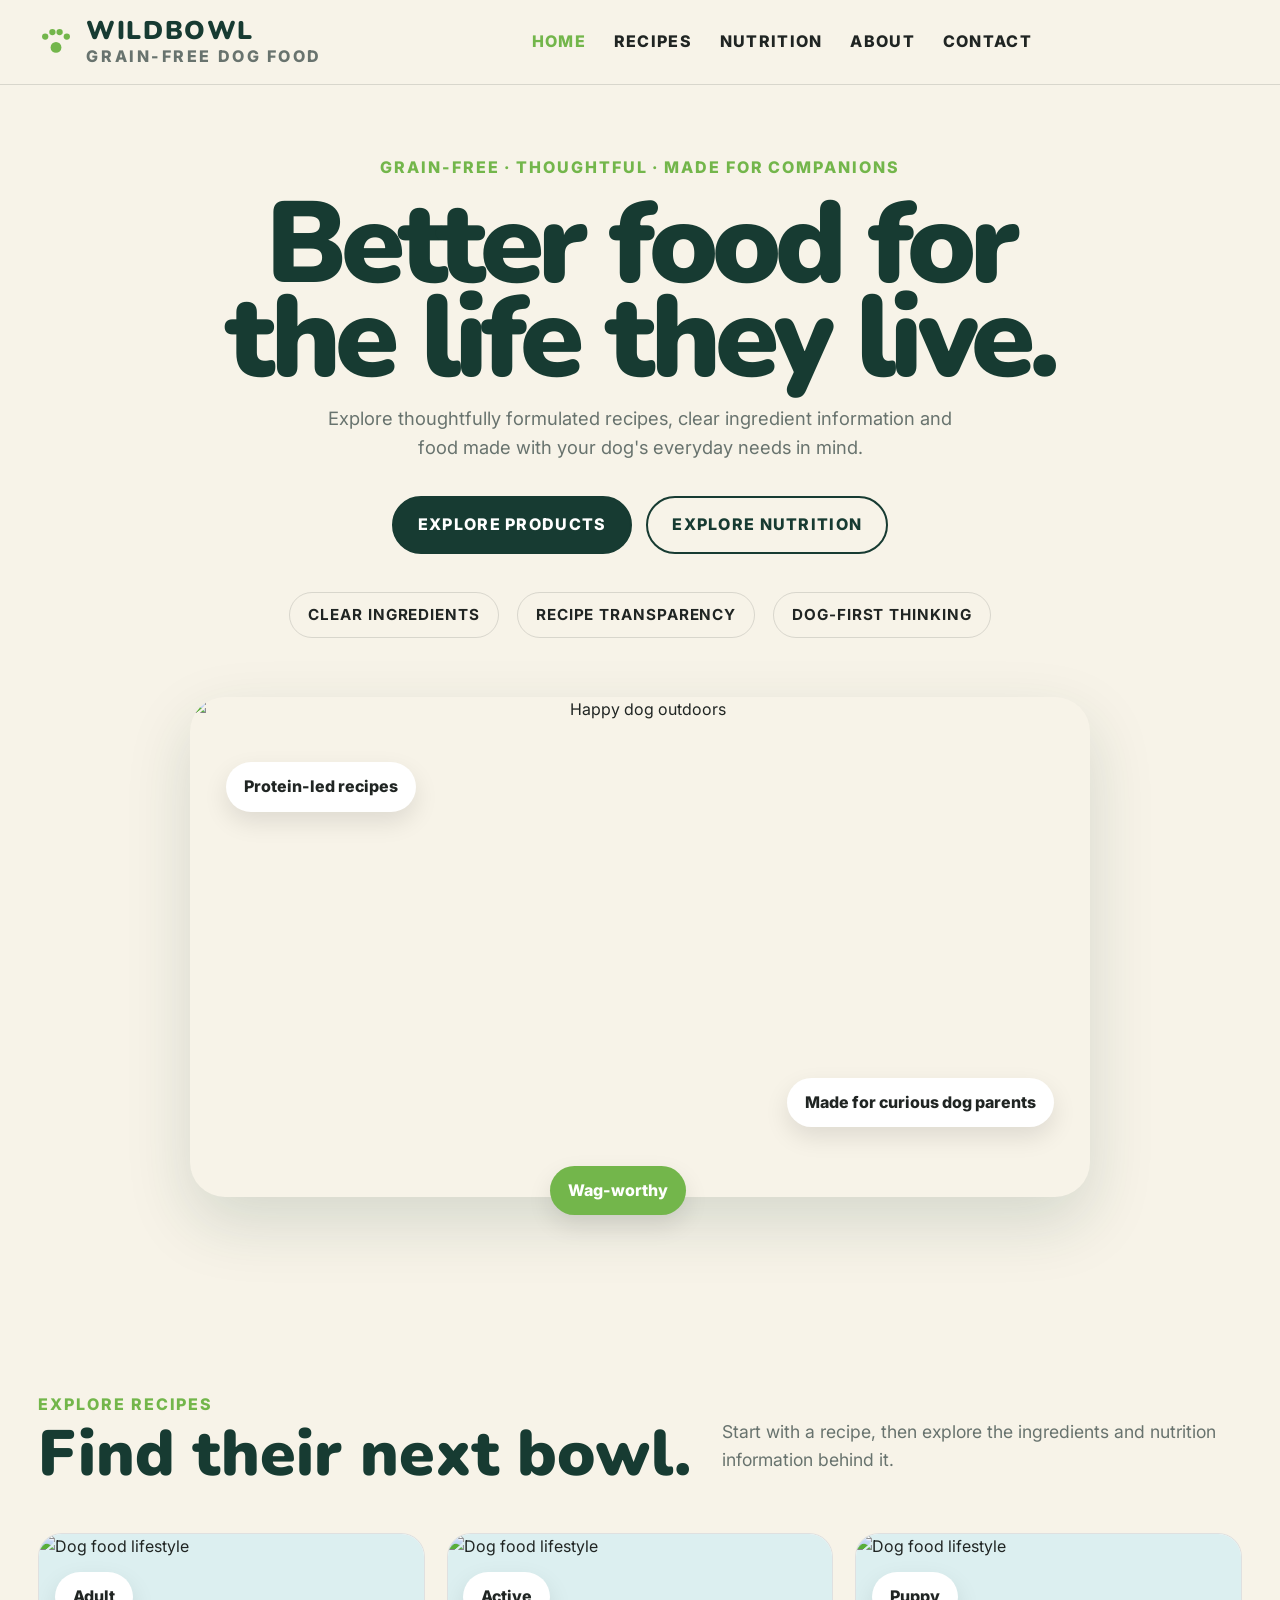
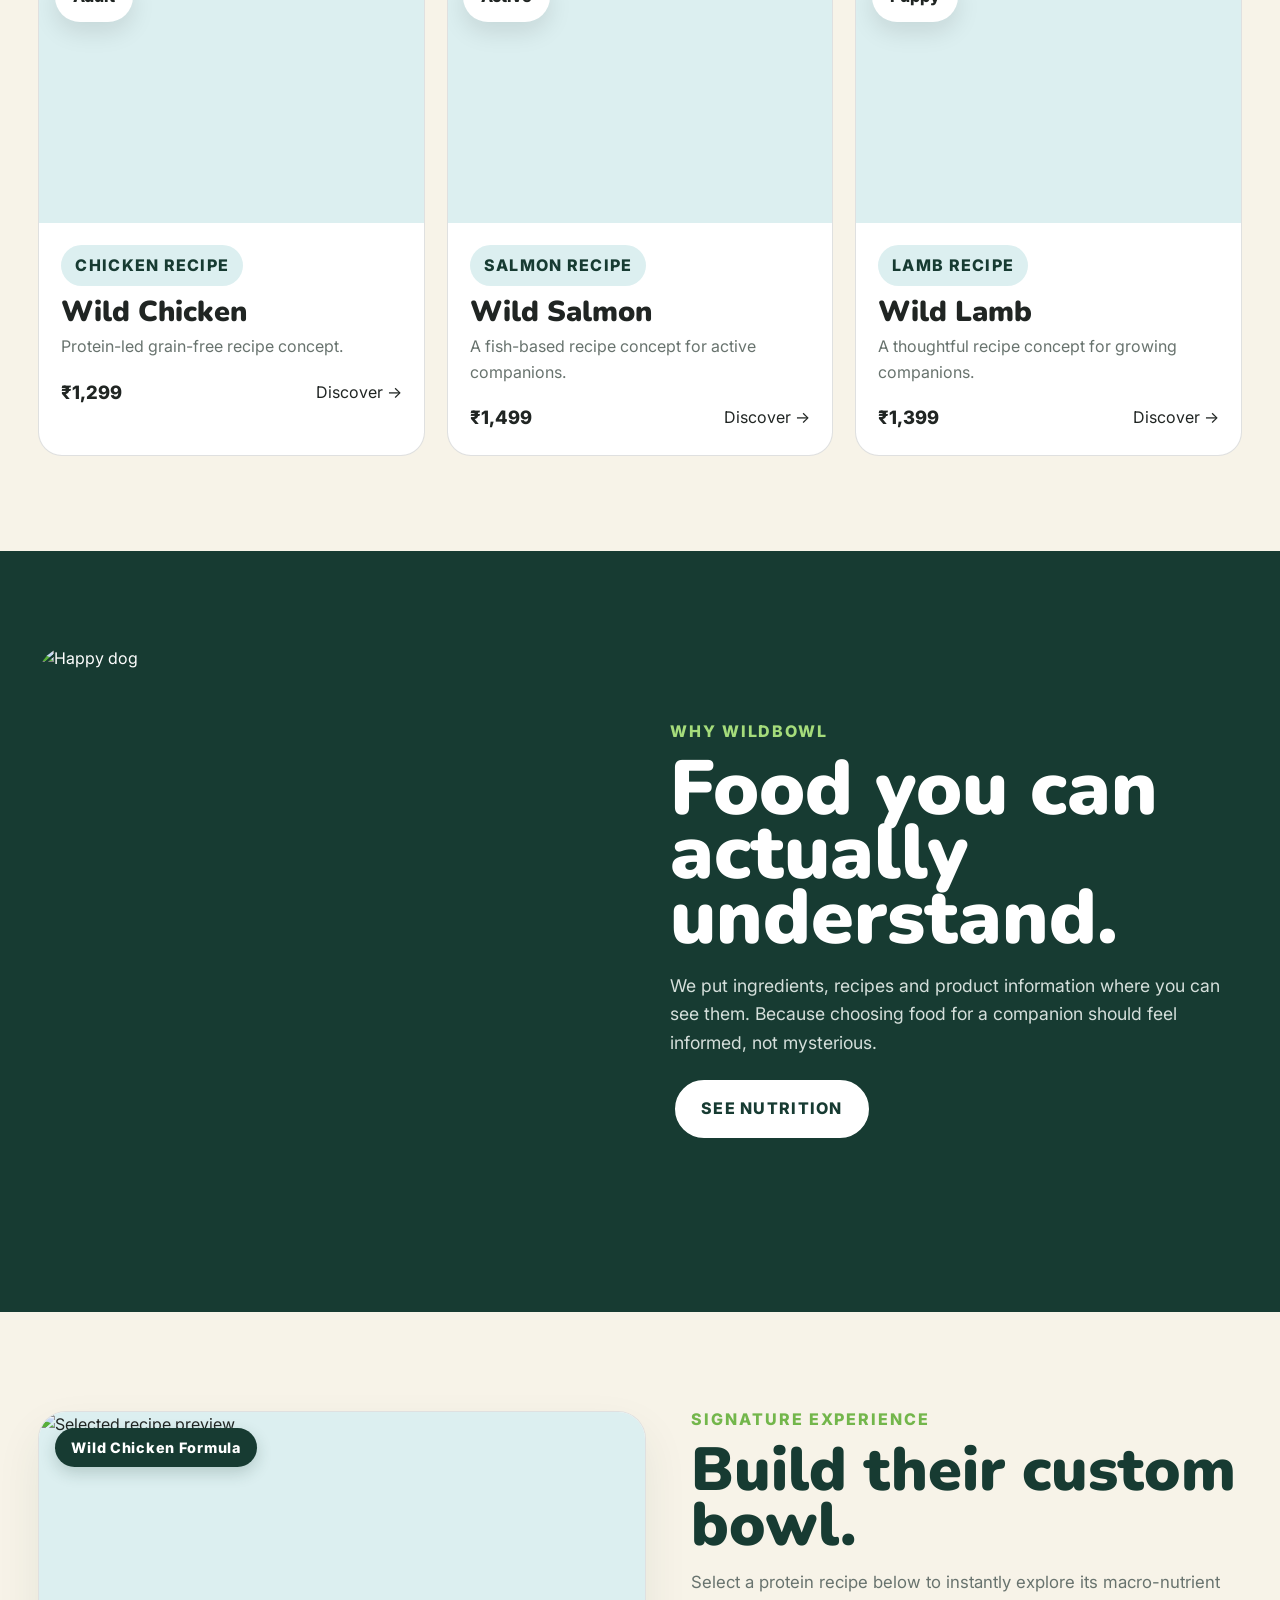
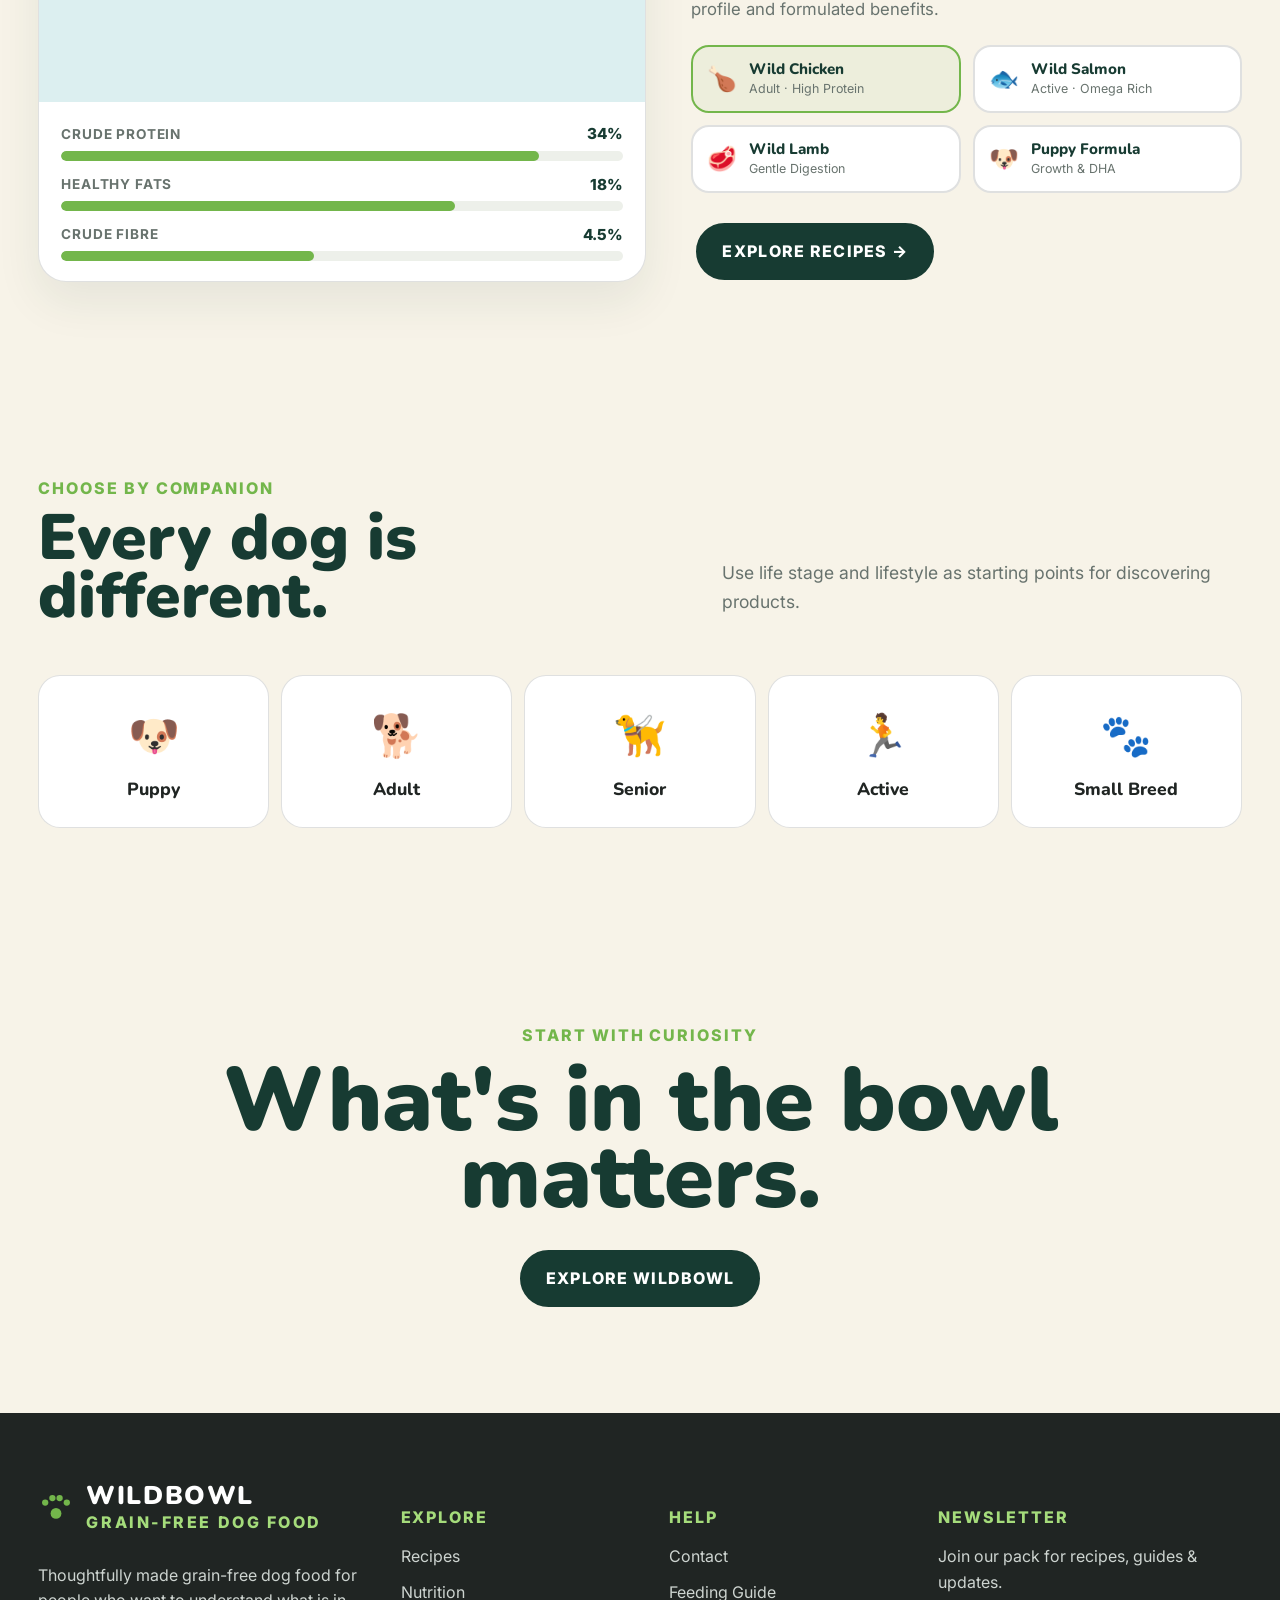
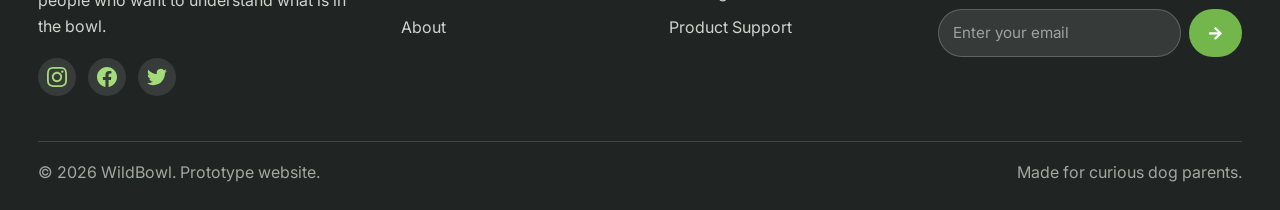
==== index.html @ 34fcf4f1 "firstcommit" ====
<!doctype html><html lang="en"><head><meta charset="utf-8"><meta name="viewport" content="width=device-width,initial-scale=1"><meta name="description" content="WildBowl grain-free dog food."><title>Home | WildBowl</title><link rel="stylesheet" href="css/style.css"></head><body><header class="site-header"><div class="container nav"><a class="brand" href="index.html"><svg class="brand-paw" viewBox="0 0 40 40" width="36" height="36" fill="none" aria-hidden="true"><circle cx="8" cy="14" r="3.5" fill="currentColor"/><circle cx="16" cy="9" r="3.5" fill="currentColor"/><circle cx="24" cy="9" r="3.5" fill="currentColor"/><circle cx="32" cy="14" r="3.5" fill="currentColor"/><circle cx="20" cy="26" r="6" fill="currentColor"/></svg><span class="brand-text"><span class="brand-title">WILDBOWL</span><small class="brand-sub">GRAIN-FREE DOG FOOD</small></span></a><nav class="nav-center"><a href="index.html" class="active">Home</a><a href="products.html">Recipes</a><a href="nutrition.html">Nutrition</a><a href="about.html">About</a><a href="contact.html">Contact</a></nav><div class="nav-right"><button class="menu-toggle" aria-label="Toggle Navigation">☰</button></div></div></header><main><section class="hero"><div class="container"><div class="eyebrow">Grain-free · thoughtful · made for companions</div><h1>Better food for the life they live.</h1><p>Explore thoughtfully formulated recipes, clear ingredient information and food made with your dog's everyday needs in mind.</p><a class="btn" href="products.html">Explore Products</a> <a class="btn alt" href="nutrition.html">Explore Nutrition</a><div class="badges"><span class="badge">Clear ingredients</span><span class="badge">Recipe transparency</span><span class="badge">Dog-first thinking</span></div><div class="hero-art"><img src="https://images.unsplash.com/photo-1552053831-71594a27632d?auto=format&fit=crop&w=1500&q=85" alt="Happy dog outdoors"><span class="tag t1">Protein-led recipes</span><span class="tag t2">Made for curious dog parents</span><span class="tag t3">Wag-worthy</span></div></div></section><section class="section"><div class="container"><div class="section-head"><div><div class="eyebrow">Explore recipes</div><h2>Find their next bowl.</h2></div><p>Start with a recipe, then explore the ingredients and nutrition information behind it.</p></div><div class="product-grid"><article class="product"><div class="product-image"><img src="https://images.unsplash.com/photo-1543466835-00a7907e9de1?auto=format&fit=crop&w=900&q=85" alt="Dog food lifestyle"><span class="tag t1">Adult</span></div><div class="product-body"><span class="product-tag">Chicken recipe</span><h3>Wild Chicken</h3><p>Protein-led grain-free recipe concept.</p><div class="product-bottom"><span class="price">₹1,299</span><a class="arrow" href="product.html">Discover →</a></div></div></article><article class="product"><div class="product-image"><img src="https://images.unsplash.com/photo-1530281700549-e82e7bf110d6?auto=format&fit=crop&w=900&q=85" alt="Dog food lifestyle"><span class="tag t1">Active</span></div><div class="product-body"><span class="product-tag">Salmon recipe</span><h3>Wild Salmon</h3><p>A fish-based recipe concept for active companions.</p><div class="product-bottom"><span class="price">₹1,499</span><a class="arrow" href="product.html">Discover →</a></div></div></article><article class="product"><div class="product-image"><img src="https://images.unsplash.com/photo-1587300003388-59208cc962cb?auto=format&fit=crop&w=900&q=85" alt="Dog food lifestyle"><span class="tag t1">Puppy</span></div><div class="product-body"><span class="product-tag">Lamb recipe</span><h3>Wild Lamb</h3><p>A thoughtful recipe concept for growing companions.</p><div class="product-bottom"><span class="price">₹1,399</span><a class="arrow" href="product.html">Discover →</a></div></div></article></div></div></section><section class="section dark"><div class="container split"><img src="https://images.unsplash.com/photo-1583511655857-d19b40a7a54e?auto=format&fit=crop&w=1100&q=85" alt="Happy dog"><div><div class="eyebrow">Why WildBowl</div><h2>Food you can actually understand.</h2><p>We put ingredients, recipes and product information where you can see them. Because choosing food for a companion should feel informed, not mysterious.</p><a class="btn light" href="nutrition.html">See Nutrition</a></div></div></section><section class="section" id="bowl-builder-section"><div class="container builder-grid"><div class="builder-preview-card"><div class="builder-img-wrap"><img id="builder-img" src="https://images.unsplash.com/photo-1543466835-00a7907e9de1?auto=format&fit=crop&w=900&q=85" alt="Selected recipe preview"><span class="builder-tag" id="builder-recipe-tag">Wild Chicken Formula</span></div><div class="builder-stats"><div class="builder-stat"><span class="stat-label">Crude Protein</span><strong id="builder-val-protein">34%</strong><div class="stat-bar"><span id="builder-bar-protein" style="width: 85%;"></span></div></div><div class="builder-stat"><span class="stat-label">Healthy Fats</span><strong id="builder-val-fat">18%</strong><div class="stat-bar"><span id="builder-bar-fat" style="width: 70%;"></span></div></div><div class="builder-stat"><span class="stat-label">Crude Fibre</span><strong id="builder-val-fibre">4.5%</strong><div class="stat-bar"><span id="builder-bar-fibre" style="width: 45%;"></span></div></div></div></div><div class="builder-controls"><div class="eyebrow">Signature experience</div><h2>Build their custom bowl.</h2><p>Select a protein recipe below to instantly explore its macro-nutrient profile and formulated benefits.</p><div class="builder-opts"><button type="button" class="builder-opt active" data-name="Wild Chicken Formula" data-protein="34%" data-protein-pct="85%" data-fat="18%" data-fat-pct="70%" data-fibre="4.5%" data-fibre-pct="45%" data-img="https://images.unsplash.com/photo-1543466835-00a7907e9de1?auto=format&fit=crop&w=900&q=85"><span class="opt-icon">🍗</span><span class="opt-text"><strong>Wild Chicken</strong><small>Adult · High Protein</small></span></button><button type="button" class="builder-opt" data-name="Wild Salmon Feast" data-protein="32%" data-protein-pct="80%" data-fat="20%" data-fat-pct="80%" data-fibre="4.0%" data-fibre-pct="40%" data-img="https://images.unsplash.com/photo-1530281700549-e82e7bf110d6?auto=format&fit=crop&w=900&q=85"><span class="opt-icon">🐟</span><span class="opt-text"><strong>Wild Salmon</strong><small>Active · Omega Rich</small></span></button><button type="button" class="builder-opt" data-name="Wild Lamb Recipe" data-protein="30%" data-protein-pct="75%" data-fat="16%" data-fat-pct="65%" data-fibre="5.0%" data-fibre-pct="50%" data-img="https://images.unsplash.com/photo-1587300003388-59208cc962cb?auto=format&fit=crop&w=900&q=85"><span class="opt-icon">🥩</span><span class="opt-text"><strong>Wild Lamb</strong><small>Gentle Digestion</small></span></button><button type="button" class="builder-opt" data-name="Puppy Growth Formula" data-protein="36%" data-protein-pct="90%" data-fat="22%" data-fat-pct="88%" data-fibre="3.5%" data-fibre-pct="35%" data-img="https://images.unsplash.com/photo-1587300003388-59208cc962cb?auto=format&fit=crop&w=900&q=85"><span class="opt-icon">🐶</span><span class="opt-text"><strong>Puppy Formula</strong><small>Growth & DHA</small></span></button></div><a class="btn" href="products.html" id="builder-cta">Explore Recipes →</a></div></div></section><section class="section"><div class="container"><div class="section-head"><div><div class="eyebrow">Choose by companion</div><h2>Every dog is different.</h2></div><p>Use life stage and lifestyle as starting points for discovering products.</p></div><div class="dog-grid"><a class="dog" href="products.html#puppy"><div class="dog-icon">🐶</div><strong>Puppy</strong></a><a class="dog" href="products.html#adult"><div class="dog-icon">🐕</div><strong>Adult</strong></a><a class="dog" href="products.html#senior"><div class="dog-icon">🦮</div><strong>Senior</strong></a><a class="dog" href="products.html"><div class="dog-icon">🏃</div><strong>Active</strong></a><a class="dog" href="products.html"><div class="dog-icon">🐾</div><strong>Small Breed</strong></a></div></div></section><section class="cta"><div class="container"><div class="eyebrow">Start with curiosity</div><h2>What's in the bowl matters.</h2><a class="btn" href="products.html">Explore WildBowl</a></div></section></main><footer class="footer"><div class="container"><div class="footer-grid"><div><a class="brand" href="index.html"><svg class="brand-paw" viewBox="0 0 40 40" width="36" height="36" fill="none" aria-hidden="true"><circle cx="8" cy="14" r="3.5" fill="currentColor"/><circle cx="16" cy="9" r="3.5" fill="currentColor"/><circle cx="24" cy="9" r="3.5" fill="currentColor"/><circle cx="32" cy="14" r="3.5" fill="currentColor"/><circle cx="20" cy="26" r="6" fill="currentColor"/></svg><span class="brand-text"><span class="brand-title">WILDBOWL</span><small class="brand-sub">GRAIN-FREE DOG FOOD</small></span></a><p>Thoughtfully made grain-free dog food for people who want to understand what is in the bowl.</p><div class="social-links"><a href="#" aria-label="Instagram"><svg viewBox="0 0 24 24" width="20" height="20" fill="currentColor"><path d="M12 2.163c3.204 0 3.584.012 4.85.07 3.252.148 4.771 1.691 4.919 4.919.058 1.265.069 1.645.069 4.849 0 3.205-.012 3.584-.069 4.849-.149 3.225-1.664 4.771-4.919 4.919-1.266.058-1.644.07-4.85.07-3.204 0-3.584-.012-4.849-.07-3.26-.149-4.771-1.699-4.919-4.92-.058-1.265-.07-1.644-.07-4.849 0-3.204.013-3.583.07-4.849.149-3.227 1.664-4.771 4.919-4.919 1.266-.057 1.645-.069 4.849-.069zm0-2.163c-3.259 0-3.667.014-4.947.072-4.358.2-6.78 2.618-6.98 6.98-.059 1.281-.073 1.689-.073 4.948 0 3.259.014 3.668.072 4.948.2 4.358 2.618 6.78 6.98 6.98 1.281.058 1.689.072 4.948.072 3.259 0 3.668-.014 4.948-.072 4.354-.2 6.782-2.618 6.979-6.98.059-1.28.073-1.689.073-4.948 0-3.259-.014-3.667-.072-4.947-.196-4.354-2.617-6.78-6.979-6.98-1.281-.059-1.69-.073-4.949-.073zm0 5.838c-3.403 0-6.162 2.759-6.162 6.162s2.759 6.163 6.162 6.163 6.162-2.759 6.162-6.163c0-3.403-2.759-6.162-6.162-6.162zm0 10.162c-2.209 0-4-1.79-4-4 0-2.209 1.791-4 4-4s4 1.791 4 4c0 2.21-1.791 4-4 4zm6.406-11.845c-.796 0-1.441.645-1.441 1.44s.645 1.44 1.441 1.44c.795 0 1.439-.645 1.439-1.44s-.644-1.44-1.439-1.44z"/></svg></a><a href="#" aria-label="Facebook"><svg viewBox="0 0 24 24" width="20" height="20" fill="currentColor"><path d="M24 12.073c0-6.627-5.373-12-12-12s-12 5.373-12 12c0 5.99 4.388 10.954 10.125 11.854v-8.385H7.078v-3.47h3.047V9.43c0-3.007 1.792-4.669 4.533-4.669 1.312 0 2.686.235 2.686.235v2.953H15.83c-1.491 0-1.956.925-1.956 1.874v2.25h3.328l-.532 3.47h-2.796v8.385C19.612 23.027 24 18.062 24 12.073z"/></svg></a><a href="#" aria-label="Twitter"><svg viewBox="0 0 24 24" width="20" height="20" fill="currentColor"><path d="M23.953 4.57a10 10 0 01-2.825.775 4.958 4.958 0 002.163-2.723c-.951.555-2.005.959-3.127 1.184a4.92 4.92 0 00-8.384 4.482C7.69 8.095 4.067 6.13 1.64 3.162a4.822 4.822 0 00-.666 2.475c0 1.71.87 3.213 2.188 4.096a4.904 4.904 0 01-2.228-.616v.06a4.923 4.923 0 003.946 4.827 4.996 4.996 0 01-2.212.085 4.936 4.936 0 004.604 3.417 9.867 9.867 0 01-6.102 2.105c-.39 0-.779-.023-1.17-.067a13.995 13.995 0 007.557 2.209c9.053 0 13.998-7.496 13.998-13.985 0-.21 0-.42-.015-.63A9.936 9.936 0 0024 4.59z"/></svg></a></div></div><div><h4>Explore</h4><a href="products.html">Recipes</a><a href="nutrition.html">Nutrition</a><a href="about.html">About</a></div><div><h4>Help</h4><a href="contact.html">Contact</a><a href="nutrition.html#guide">Feeding Guide</a><a href="contact.html">Product Support</a></div><div><h4>Newsletter</h4><p class="footer-newsletter-text">Join our pack for recipes, guides & updates.</p><form class="newsletter-form"><input type="email" placeholder="Enter your email" required aria-label="Email address"><button type="submit" aria-label="Subscribe">→</button></form></div></div><div class="copyright"><span>© 2026 WildBowl. Prototype website.</span><span>Made for curious dog parents.</span></div></div></footer><div class="flash"></div><script src="js/main.js"></script></body></html>
---- css/style.css ----
@import url("https://fonts.googleapis.com/css2?family=Nunito:wght@600;700;800;900&family=Inter:wght@400;500;600;700&family=IBM+Plex+Mono:wght@500;600&display=swap");

:root{
  --forest:#173B32;
  --green:#73B64B;
  --cream:#F7F3E8;
  --sky:#DCEFF0;
  --pumpkin:#E88945;
  --ink:#202523;
  --muted:#68736e;
  --line:rgba(32,37,35,.14);
  --display:Nunito,Arial,sans-serif;
  --sans:Inter,Arial,sans-serif;
  --mono:"IBM Plex Mono",monospace;
}

*{box-sizing:border-box}
html{scroll-behavior:smooth}
body{margin:0;background:var(--cream);color:var(--ink);font:16px/1.6 var(--sans)}
a{text-decoration:none;color:inherit}
img{max-width:100%;display:block}
button,input,textarea,select{font:inherit}
.container{width:min(1280px,94%);margin:auto}

.eyebrow{text-transform:uppercase;letter-spacing:.12em;font-size:1rem;font-weight:800;color:var(--green)}
.section{padding:95px 0}
.section-head{display:flex;justify-content:space-between;align-items:end;gap:30px;margin-bottom:42px}
.section-head h2{font:900 clamp(2.7rem,5vw,5rem)/.9 var(--display);color:var(--forest);margin:8px 0}
.section-head p{max-width:520px;color:var(--muted);font-size:1.1rem}

.btn{display:inline-flex;align-items:center;justify-content:center;padding:14px 24px;border-radius:999px;border:2px solid var(--forest);background:var(--forest);color:#fff;text-transform:uppercase;letter-spacing:.08em;font-size:clamp(0.875rem,2.2vw,1rem);font-weight:800;cursor:pointer;transition:.25s;margin:6px 5px}
.btn:hover{background:var(--green);border-color:var(--green);transform:translateY(-2px)}
.btn.alt{background:transparent;color:var(--forest)}
.btn.light{background:#fff;color:var(--forest);border-color:#fff}

/* Header & Nav Layout */
.site-header{position:sticky;top:0;z-index:30;background:rgba(247,243,232,.95);backdrop-filter:blur(14px);border-bottom:1px solid var(--line)}
.nav{min-height:84px;display:flex;align-items:center;justify-content:space-between;gap:20px;position:relative}

/* Shared Brand Logo (Strictly Side-by-Side Flex Row) */
.brand{display:inline-flex;flex-direction:row;align-items:center;gap:12px;text-decoration:none;flex-shrink:0}
.brand-paw{color:var(--green);flex-shrink:0;width:36px;height:36px;transition:transform .3s ease}
.brand:hover .brand-paw{transform:scale(1.15)}
.brand-text{display:flex;flex-direction:column;justify-content:center}
.brand-title{font:900 1.6rem/1 var(--display);color:var(--forest);letter-spacing:.06em;text-transform:uppercase}
.brand-sub{display:block;font:800 1rem var(--sans);letter-spacing:.16em;text-transform:uppercase;margin-top:3px;color:var(--muted)}

/* Center Navigation Menu */
.nav-center{display:flex;align-items:center;gap:28px;margin:0 auto}
.nav-right{display:flex;align-items:center;gap:18px;flex-shrink:0}
.nav a{font-size:1rem;text-transform:uppercase;letter-spacing:.08em;font-weight:800;transition:color .2s ease}
.nav a:hover,.nav a.active{color:var(--green)}

/* Dropdowns */
.dropdown{position:relative;display:inline-flex;align-items:center}
.dropdown-panel{display:none;position:absolute;top:calc(100% + 6px);left:0;background:#fff;min-width:210px;padding:10px;border:1px solid var(--line);border-radius:16px;box-shadow:0 15px 35px rgba(23,59,50,.14);z-index:40}
.dropdown-panel::before{content:"";position:absolute;top:-14px;left:0;right:0;height:14px;background:transparent}
.dropdown:hover .dropdown-panel,.dropdown.active .dropdown-panel{display:block}
.dropdown-panel a{display:block;padding:10px 14px;border-radius:10px;font-size:0.95rem;transition:background .2s, color .2s}
.dropdown-panel a:hover{background:var(--cream);color:var(--forest)}

/* Bag Action Button */
.bag{display:inline-flex;align-items:center;justify-content:center;padding:12px 24px;border-radius:999px;background:var(--forest);color:#fff !important;font-size:1rem;font-weight:800;letter-spacing:.08em;transition:all .25s}
.bag:hover{background:var(--green);transform:translateY(-2px);box-shadow:0 6px 16px rgba(115,182,75,.3)}
.bag-mobile{display:none}
.menu-toggle{display:none;border:0;background:none;font-size:1.8rem;cursor:pointer;color:var(--forest)}

/* Hero & Sections */
.hero{padding:70px 0 100px;text-align:center}
.hero h1{font:900 clamp(4rem,9vw,8rem)/.82 var(--display);letter-spacing:-.05em;color:var(--forest);max-width:900px;margin:17px auto}
.hero p{max-width:650px;color:var(--muted);margin:0 auto 28px;font-size:1.15rem}
.hero-art{width:min(900px,100%);margin:55px auto 0;position:relative}
.hero-art img{width:100%;aspect-ratio:16/10;max-height:500px;object-fit:cover;object-position:center 20%;border-radius:35px;box-shadow:0 25px 65px rgba(23,59,50,.15)}
.tag{position:absolute;background:#fff;border-radius:999px;padding:12px 18px;font-size:1rem;font-weight:800;box-shadow:0 10px 25px rgba(0,0,0,.1)}
.t1{left:4%;top:13%}
.t2{right:4%;bottom:14%}
.t3{left:40%;bottom:-18px;background:var(--green);color:#fff}
.badges{display:flex;gap:12px;justify-content:center;flex-wrap:wrap;margin-top:28px}
.badge{border:1px solid var(--line);padding:10px 18px;border-radius:999px;font-size:clamp(0.8rem,2vw,0.95rem);text-transform:uppercase;letter-spacing:.06em;font-weight:700;margin:4px 3px}
.product-grid{display:grid;grid-template-columns:repeat(3,1fr);gap:22px}
.product{background:#fff;border:1px solid var(--line);border-radius:24px;overflow:hidden;transition:.25s}
.product:hover{transform:translateY(-5px);box-shadow:0 20px 45px rgba(23,59,50,.1)}
.product-image{background:var(--sky);position:relative}
.product-image img{width:100%;aspect-ratio:4/3;object-fit:cover;object-position:center 25%}
.product-body{padding:22px}
.product-tag{display:inline-block;background:var(--sky);padding:8px 14px;border-radius:999px;font-size:1rem;text-transform:uppercase;letter-spacing:.08em;font-weight:800;color:var(--forest)}
.product h3{font:900 1.8rem/1 var(--display);margin:12px 0 7px}
.product p{color:var(--muted);font-size:1rem;margin:0}
.product-bottom{display:flex;justify-content:space-between;align-items:center;margin-top:18px}
.price{font-weight:800;font-size:1.15rem}
.dark{background:var(--forest) !important;color:#fff !important}
.dark .eyebrow{color:#a5dc7b !important}
.dark p{color:#d5dfdb !important;font-size:1.1rem}
.dark h2{color:#fff !important}
.split,.about-grid,.detail{display:grid;grid-template-columns:1fr 1fr;gap:60px;align-items:center}
.split img,.detail img{width:100%;aspect-ratio:1;object-fit:cover;object-position:center 25%;border-radius:32px}
.split h2,.about-grid h2{font:900 clamp(3rem,6vw,6rem)/.84 var(--display);color:var(--forest);margin:12px 0 22px}
.dark h2{color:#fff !important}

/* Interactive Custom Recipe Builder Component */
.builder-grid{display:grid;grid-template-columns:1.05fr .95fr;gap:45px;align-items:center}
.builder-preview-card{background:#fff;border:1px solid var(--line);border-radius:28px;overflow:hidden;box-shadow:0 20px 45px rgba(23,59,50,.08)}
.builder-img-wrap{position:relative;width:100%;height:290px;background:var(--sky);overflow:hidden}
.builder-img-wrap img{width:100%;height:100%;object-fit:cover;object-position:center 65%;transition:opacity .3s ease}
.builder-tag{position:absolute;top:16px;left:16px;background:var(--forest);color:#fff;padding:8px 16px;border-radius:999px;font-weight:800;font-size:0.9rem;letter-spacing:.05em;z-index:2;box-shadow:0 6px 16px rgba(23,59,50,.2)}
.builder-stats{padding:20px 22px;display:flex;flex-direction:column;gap:12px}
.builder-stat{display:grid;grid-template-columns:1fr auto;gap:4px 10px;align-items:center}
.stat-label{font-size:0.85rem;font-weight:700;text-transform:uppercase;letter-spacing:.06em;color:var(--muted)}
.stat-bar{grid-column:1/-1;height:10px;background:#edf0ea;border-radius:999px;overflow:hidden}
.stat-bar span{display:block;height:100%;background:var(--green);border-radius:999px;transition:width .4s ease}
.builder-stat strong{font-size:0.95rem;font-weight:800;color:var(--forest)}

.builder-controls h2{font:900 clamp(2.2rem,5vw,3.8rem)/.9 var(--display);color:var(--forest);margin:10px 0 14px}
.builder-controls p{color:var(--muted);font-size:1.05rem;margin-bottom:22px}
.builder-opts{display:grid;grid-template-columns:1fr 1fr;gap:12px;margin-bottom:24px}
.builder-opt{display:flex;align-items:center;gap:12px;padding:12px 14px;background:#fff;border:2px solid var(--line);border-radius:18px;cursor:pointer;text-align:left;transition:all .2s ease}
.builder-opt:hover,.builder-opt.active{border-color:var(--green);background:rgba(115,182,75,.08)}
.opt-icon{font-size:1.5rem;flex-shrink:0}
.opt-text{display:flex;flex-direction:column}
.opt-text strong{font:800 0.95rem var(--display);color:var(--forest)}
.opt-text small{font-size:0.78rem;color:var(--muted)}
.nutrition{display:grid;gap:18px}
.metric{background:#fff;padding:18px;border-radius:18px;border:1px solid var(--line)}
.metric-head{display:flex;justify-content:space-between;font:800 1rem var(--mono)}
.meter{height:12px;background:#edf0ea;border-radius:999px;overflow:hidden;margin-top:10px}
.meter span{display:block;height:100%;background:var(--green);border-radius:999px}
.dog-grid{display:grid;grid-template-columns:repeat(5,1fr);gap:12px}
.dog{background:#fff;border:1px solid var(--line);border-radius:22px;padding:26px 10px;text-align:center;transition:.25s}
.dog:hover{background:var(--green);color:#fff;transform:translateY(-4px)}
.dog-icon{font-size:2.6rem}
.dog strong{display:block;font:800 1.1rem var(--display);margin-top:8px}
.page-hero{padding:95px 0 70px;text-align:center}
.page-hero h1{font:900 clamp(4rem,8vw,7.5rem)/.82 var(--display);color:var(--forest);max-width:950px;margin:12px auto 22px}
.page-hero p{max-width:660px;margin:auto;color:var(--muted);font-size:1.15rem}
.services-grid{display:grid;grid-template-columns:repeat(3,1fr);gap:18px}
.service{background:#fff;border:1px solid var(--line);border-radius:24px;padding:28px}
.service h3{font:900 1.8rem var(--display);margin:12px 0 7px}
.service p{color:var(--muted);font-size:1rem}
.form-grid{display:grid;grid-template-columns:1fr 1fr;gap:18px}
.field{display:flex;flex-direction:column;gap:7px}
.field.full{grid-column:1/-1}
.field label{font-size:1rem;text-transform:uppercase;letter-spacing:.08em;font-weight:800}
.field input,.field textarea,.field select{padding:14px 16px;border:1px solid var(--line);border-radius:14px;background:#fff;font-size:1rem}
.field textarea{min-height:160px;resize:vertical}
.cta{text-align:center;padding:100px 0}
.cta h2{font:900 clamp(3rem,7vw,6rem)/.85 var(--display);color:var(--forest);max-width:900px;margin:15px auto 28px}

/* Footer Styling with Matching Header Logo & Newsletter + Social Links */
.footer{background:var(--ink);color:#fff;padding:70px 0 25px}
.footer-grid{display:grid;grid-template-columns:1.4fr 1fr 1fr 1.3fr;gap:35px}
.footer .brand{display:inline-flex;flex-direction:row;align-items:center;gap:12px;margin-bottom:15px}
.footer .brand-title{color:#ffffff}
.footer .brand-sub{color:#a5dc7b}
.footer h4{font-size:1rem;letter-spacing:.12em;color:#a5dc7b;text-transform:uppercase;font-weight:800;margin-bottom:14px}
.footer a,.footer p{color:#cdd4d0;font-size:1rem}
.footer a:not(.brand):not(.social-links a){display:block;margin:10px 0;transition:color .2s}
.footer a:hover{color:var(--green)}
.footer-newsletter-text{color:#cdd4d0;font-size:0.95rem;margin:0 0 14px 0}
.newsletter-form{display:flex;gap:8px;margin-bottom:18px}
.newsletter-form input{padding:10px 14px;border:1px solid rgba(255,255,255,.2);border-radius:999px;background:rgba(255,255,255,.1);color:#fff;font-size:0.95rem;width:100%;outline:none;transition:border-color .2s}
.newsletter-form input::placeholder{color:#9aa39e}
.newsletter-form input:focus{border-color:var(--green);background:rgba(255,255,255,.15)}
.newsletter-form button{padding:10px 18px;border:0;border-radius:999px;background:var(--green);color:#fff;font-size:1.1rem;font-weight:800;cursor:pointer;transition:transform .2s, background .2s}
.newsletter-form button:hover{background:#84ca59;transform:translateY(-1px)}
.social-links{display:flex;gap:12px;align-items:center;margin-top:18px}
.social-links a{display:inline-flex;align-items:center;justify-content:center;width:38px;height:38px;border-radius:50%;background:rgba(255,255,255,.1);color:#a5dc7b;margin:0;transition:all .2s ease}
.social-links a:hover{background:var(--green);color:#fff;transform:translateY(-2px)}
.copyright{border-top:1px solid rgba(255,255,255,.14);margin-top:45px;padding-top:18px;color:#a0a8a3;font-size:1rem;display:flex;justify-content:space-between}
.flash{position:fixed;right:20px;bottom:20px;background:var(--forest);color:#fff;padding:14px 22px;border-radius:999px;display:none;z-index:60;font-size:1rem}

/* Responsive Media Queries */
@media(max-width:900px){
  .site-header{padding:0 8px}
  .nav{min-height:72px;gap:12px}
  .brand-paw{width:30px;height:30px}
  .brand-title{font-size:1.35rem}
  .brand-sub{font-size:0.8rem;letter-spacing:.12em}
  .nav-center{
    display:none;
    position:absolute;
    top:100%;
    left:0;
    right:0;
    background:#F7F3E8;
    backdrop-filter:blur(16px);
    flex-direction:column;
    padding:20px 24px;
    border-bottom:2px solid var(--forest);
    box-shadow:0 20px 40px rgba(23,59,50,.16);
    margin:0;
    gap:14px;
    align-items:stretch;
    z-index:50;
  }
  .nav-center.open{display:flex}
  .nav-center > a:not(.bag-mobile),.dropdown > a{font-size:1.05rem;padding:8px 0;display:flex;justify-content:space-between;align-items:center;border-bottom:1px solid var(--line);color:var(--forest)}
  .dropdown > a::after{content:"▾";font-size:.85rem;margin-left:8px;transition:transform .2s ease}
  .dropdown.active > a::after,.dropdown:hover > a::after{transform:rotate(180deg)}
  .dropdown-panel{
    position:static;
    transform:none;
    box-shadow:none;
    border:0;
    border-left:3px solid var(--green);
    border-radius:0 12px 12px 0;
    width:100%;
    padding:6px 0 6px 16px;
    margin-top:6px;
    background:rgba(115,182,75,.08);
    display:none;
  }
  .dropdown.active .dropdown-panel,.dropdown:hover .dropdown-panel{display:flex;flex-direction:column;gap:6px}
  .dropdown-panel a{padding:8px 12px;font-size:0.95rem;border-bottom:none;color:var(--ink)}
  .dropdown-panel a:hover{background:var(--green);color:#fff}
  .nav-right .bag{display:none}
  .bag-mobile{
    display:flex !important;
    align-items:center !important;
    justify-content:center !important;
    text-align:center !important;
    padding:12px 28px !important;
    border-radius:999px !important;
    background:var(--forest) !important;
    color:#fff !important;
    font-size:1rem !important;
    font-weight:800 !important;
    letter-spacing:.08em !important;
    margin:14px auto 4px !important;
    width:fit-content !important;
    min-width:160px !important;
    border-bottom:none !important;
    transition:all .25s ease;
  }
  .bag-mobile:hover{
    background:var(--green) !important;
    color:#fff !important;
  }
  .menu-toggle{display:block}
  .builder-grid{grid-template-columns:1fr;gap:35px}
  .product-grid,.services-grid{grid-template-columns:1fr 1fr}
  .split,.lab,.about-grid,.detail{grid-template-columns:1fr}
  .dog-grid{grid-template-columns:repeat(3,1fr)}
  .footer-grid{grid-template-columns:1fr 1fr}
}

@media(max-width:600px){
  .section{padding:50px 0}
  .hero{padding:40px 0 50px}
  .hero h1{font-size:clamp(2.2rem,7.5vw,3.2rem);line-height:1.05;letter-spacing:-.03em;max-width:100%}
  .hero p{font-size:1rem;line-height:1.5;margin-bottom:20px}
  .page-hero{padding:45px 0 30px}
  .page-hero h1{font-size:clamp(2.2rem,7.5vw,3.2rem);line-height:1.05}
  .page-hero p{font-size:1rem}
  .section-head{display:block;margin-bottom:28px}
  .section-head h2,.split h2,.about-grid h2,.cta h2{font-size:clamp(1.8rem,6vw,2.5rem);line-height:1.1}
  .section-head p{font-size:1rem}
  .btn{padding:12px 22px;font-size:.875rem;margin:8px 4px;letter-spacing:.05em}
  .badges{gap:8px;margin-top:20px}
  .badge{padding:8px 14px;font-size:.8rem;margin:4px 2px}
  .eyebrow{font-size:.85rem;letter-spacing:.1em}
  .brand-paw{width:26px;height:26px}
  .brand-title{font-size:1.2rem}
  .brand-sub{font-size:0.75rem;letter-spacing:.08em}
  .bag{padding:8px 16px;font-size:.85rem}
  .tag{display:none}
  .hero-art img{aspect-ratio:4/3;object-position:center 15%;border-radius:24px}
  .split img,.detail img{aspect-ratio:4/3;object-position:center 20%;border-radius:24px}
  .builder-opts{grid-template-columns:1fr}
  .product-grid,.services-grid,.form-grid,.dog-grid{grid-template-columns:1fr}
  .field.full{grid-column:auto}
  .footer-grid{grid-template-columns:1fr}
  .copyright{display:block}
  .copyright span{display:block;margin-top:8px}
  .lab-box{min-height:300px}
}

/* ==========================================
   ENHANCED COMPONENTS FOR DETAIL, NUTRITION, ABOUT, CONTACT
   ========================================== */

/* Tables & Specifications */
.spec-table, .feeding-table {
  width: 100%;
  border-collapse: collapse;
  margin: 20px 0;
  background: #fff;
  border-radius: 18px;
  overflow: hidden;
  border: 1px solid var(--line);
  box-shadow: 0 10px 25px rgba(23,59,50,0.04);
}
.spec-table th, .feeding-table th {
  background: var(--forest);
  color: #fff;
  text-align: left;
  padding: 14px 18px;
  font-family: var(--display);
  font-size: 1rem;
  letter-spacing: 0.05em;
  text-transform: uppercase;
}
.spec-table td, .feeding-table td {
  padding: 14px 18px;
  border-bottom: 1px solid var(--line);
  color: var(--ink);
  font-size: 0.98rem;
}
.spec-table tr:last-child td, .feeding-table tr:last-child td {
  border-bottom: none;
}
.spec-table tr:nth-child(even), .feeding-table tr:nth-child(even) {
  background: rgba(247,243,232,0.5);
}

/* Size Selectors */
.size-selector {
  display: flex;
  gap: 10px;
  margin: 18px 0;
}
.size-btn {
  padding: 10px 18px;
  border: 2px solid var(--line);
  border-radius: 999px;
  background: #fff;
  font-weight: 800;
  font-size: 0.95rem;
  cursor: pointer;
  transition: all 0.2s ease;
  color: var(--forest);
}
.size-btn:hover, .size-btn.active {
  border-color: var(--forest);
  background: var(--forest);
  color: #fff;
}

/* Feature Highlights Grid */
.feature-grid {
  display: grid;
  grid-template-columns: repeat(4, 1fr);
  gap: 16px;
  margin: 28px 0;
}
.feature-card {
  background: #fff;
  border: 1px solid var(--line);
  border-radius: 20px;
  padding: 20px 16px;
  text-align: center;
  box-shadow: 0 8px 20px rgba(23,59,50,0.04);
}
.feature-card .feat-icon {
  font-size: 2.2rem;
  margin-bottom: 10px;
}
.feature-card h4 {
  font: 800 1.1rem var(--display);
  color: var(--forest);
  margin: 0 0 6px;
}
.feature-card p {
  font-size: 0.88rem;
  color: var(--muted);
  margin: 0;
  line-height: 1.4;
}

/* Ingredients Section */
.ingredients-box {
  background: #fff;
  border: 1px solid var(--line);
  border-radius: 24px;
  padding: 28px;
  margin: 24px 0;
}
.ingredients-box h3 {
  font: 900 1.6rem var(--display);
  color: var(--forest);
  margin: 0 0 12px;
}
.ingredients-box p {
  color: var(--ink);
  line-height: 1.7;
  font-size: 1.02rem;
}

/* FAQ Accordion */
.faq-accordion {
  display: flex;
  flex-direction: column;
  gap: 14px;
  margin-top: 24px;
}
.faq-item {
  background: #fff;
  border: 1px solid var(--line);
  border-radius: 18px;
  overflow: hidden;
  transition: border-color 0.2s ease;
}
.faq-item:hover {
  border-color: var(--green);
}
.faq-question {
  width: 100%;
  padding: 20px 24px;
  background: none;
  border: 0;
  text-align: left;
  font: 800 1.15rem var(--display);
  color: var(--forest);
  cursor: pointer;
  display: flex;
  justify-content: space-between;
  align-items: center;
}
.faq-question::after {
  content: "+";
  font-size: 1.5rem;
  font-weight: 700;
  color: var(--green);
  transition: transform 0.3s ease;
}
.faq-item.active .faq-question::after {
  content: "−";
  transform: rotate(180deg);
}
.faq-answer {
  display: none;
  padding: 0 24px 22px;
  color: var(--muted);
  font-size: 1.02rem;
  line-height: 1.6;
}
.faq-item.active .faq-answer {
  display: block;
}

/* 7-Day Feeding Transition Steps */
.transition-steps {
  display: grid;
  grid-template-columns: repeat(4, 1fr);
  gap: 16px;
  margin-top: 28px;
}
.transition-step {
  background: #fff;
  border: 1px solid var(--line);
  border-radius: 22px;
  padding: 22px 18px;
  position: relative;
}
.step-badge {
  display: inline-block;
  background: var(--green);
  color: #fff;
  font-weight: 800;
  font-size: 0.85rem;
  padding: 4px 12px;
  border-radius: 999px;
  margin-bottom: 12px;
  letter-spacing: 0.05em;
}
.transition-step h4 {
  font: 800 1.2rem var(--display);
  color: var(--forest);
  margin: 0 0 8px;
}
.transition-step p {
  font-size: 0.92rem;
  color: var(--muted);
  margin: 0;
}
.ratio-visual {
  height: 8px;
  background: #e1e7e3;
  border-radius: 999px;
  margin-top: 14px;
  overflow: hidden;
}
.ratio-fill {
  height: 100%;
  background: var(--forest);
  border-radius: 999px;
}

/* Contact Cards Hub */
.contact-cards {
  display: grid;
  grid-template-columns: repeat(3, 1fr);
  gap: 20px;
  margin-bottom: 35px;
}
.contact-card {
  background: #fff;
  border: 1px solid var(--line);
  border-radius: 24px;
  padding: 26px;
  transition: transform 0.25s ease;
}
.contact-card:hover {
  transform: translateY(-4px);
  box-shadow: 0 15px 35px rgba(23,59,50,0.08);
}
.contact-icon {
  font-size: 2.4rem;
  margin-bottom: 12px;
}
.contact-card h3 {
  font: 800 1.35rem var(--display);
  color: var(--forest);
  margin: 0 0 8px;
}
.contact-card p {
  color: var(--muted);
  font-size: 0.95rem;
  margin: 0 0 14px;
}
.contact-link {
  font-weight: 800;
  color: var(--green);
  text-transform: uppercase;
  letter-spacing: 0.05em;
  font-size: 0.9rem;
}
.contact-link:hover {
  color: var(--forest);
}

@media(max-width:900px){
  .feature-grid { grid-template-columns: 1fr 1fr; }
  .transition-steps { grid-template-columns: 1fr 1fr; }
  .contact-cards { grid-template-columns: 1fr; }
}
@media(max-width:600px){
  .feature-grid { grid-template-columns: 1fr; }
  .transition-steps { grid-template-columns: 1fr; }
}

/* Map Section Styles */
.map-section-grid {
  display: grid;
  grid-template-columns: 1.2fr 0.8fr;
  gap: 32px;
  align-items: center;
}
.map-wrap {
  position: relative;
  width: 100%;
  height: 420px;
  border-radius: 28px;
  overflow: hidden;
  border: 1px solid var(--line);
  box-shadow: 0 15px 40px rgba(23,59,50,0.1);
}
.map-wrap iframe {
  width: 100%;
  height: 100%;
  border: 0;
}
.map-badge-overlay {
  position: absolute;
  bottom: 20px;
  left: 20px;
  background: rgba(23,59,50,0.92);
  backdrop-filter: blur(10px);
  color: #fff;
  padding: 16px 22px;
  border-radius: 20px;
  box-shadow: 0 10px 30px rgba(0,0,0,0.25);
  max-width: 320px;
}
.map-badge-overlay h4 {
  font: 800 1.1rem var(--display);
  margin: 0 0 4px;
  color: #a5dc7b;
}
.map-badge-overlay p {
  font-size: 0.88rem;
  margin: 0 0 10px;
  color: #e0e7e3 !important;
}

/* Vet Advisory Team Grid */
.team-grid {
  display: grid;
  grid-template-columns: repeat(3, 1fr);
  gap: 22px;
  margin-top: 28px;
}
.team-card {
  background: #fff;
  border: 1px solid var(--line);
  border-radius: 26px;
  overflow: hidden;
  box-shadow: 0 10px 25px rgba(23,59,50,0.05);
  transition: transform 0.25s ease;
}
.team-card:hover {
  transform: translateY(-5px);
}
.team-card img {
  width: 100%;
  aspect-ratio: 4/3;
  object-fit: cover;
  object-position: center 20%;
}
.team-body {
  padding: 22px;
}
.team-body h3 {
  font: 800 1.3rem var(--display);
  color: var(--forest);
  margin: 0 0 4px;
}
.team-role {
  display: inline-block;
  color: var(--green);
  font-weight: 800;
  font-size: 0.88rem;
  text-transform: uppercase;
  letter-spacing: 0.05em;
  margin-bottom: 10px;
}
.team-body p {
  font-size: 0.94rem;
  color: var(--muted);
  margin: 0;
  line-height: 1.5;
}

/* Sourcing & Timeline Grid */
.sourcing-grid {
  display: grid;
  grid-template-columns: repeat(4, 1fr);
  gap: 18px;
  margin-top: 24px;
}
.sourcing-card {
  background: #fff;
  border: 1px solid var(--line);
  border-radius: 22px;
  padding: 24px 20px;
  border-top: 4px solid var(--green);
}
.sourcing-card .country-flag {
  font-size: 2rem;
  margin-bottom: 10px;
}
.sourcing-card h4 {
  font: 800 1.15rem var(--display);
  color: var(--forest);
  margin: 0 0 6px;
}
.sourcing-card p {
  font-size: 0.9rem;
  color: var(--muted);
  margin: 0;
  line-height: 1.4;
}

/* Portion Calculator Component */
.calc-card {
  background: #fff;
  border: 1px solid var(--line);
  border-radius: 28px;
  padding: 32px;
  box-shadow: 0 15px 35px rgba(23,59,50,0.06);
}
.calc-result-box {
  background: var(--forest);
  color: #fff;
  padding: 24px;
  border-radius: 22px;
  text-align: center;
  margin-top: 20px;
}
.calc-result-box strong {
  font: 900 2.8rem var(--display);
  color: #a5dc7b;
  display: block;
  line-height: 1;
  margin: 6px 0;
}

/* Store Locator Grid */
.store-grid {
  display: grid;
  grid-template-columns: repeat(3, 1fr);
  gap: 20px;
  margin-top: 24px;
}
.store-card {
  background: #fff;
  border: 1px solid var(--line);
  border-radius: 22px;
  padding: 24px;
}
.store-status {
  display: inline-block;
  background: rgba(115,182,75,0.15);
  color: var(--forest);
  font-weight: 800;
  font-size: 0.8rem;
  padding: 4px 10px;
  border-radius: 999px;
  margin-bottom: 10px;
}

@media(max-width:900px){
  .map-section-grid { grid-template-columns: 1fr; }
  .team-grid { grid-template-columns: 1fr 1fr; }
  .sourcing-grid { grid-template-columns: 1fr 1fr; }
  .store-grid { grid-template-columns: 1fr; }
}
@media(max-width:600px){
  .team-grid { grid-template-columns: 1fr; }
  .sourcing-grid { grid-template-columns: 1fr; }
}
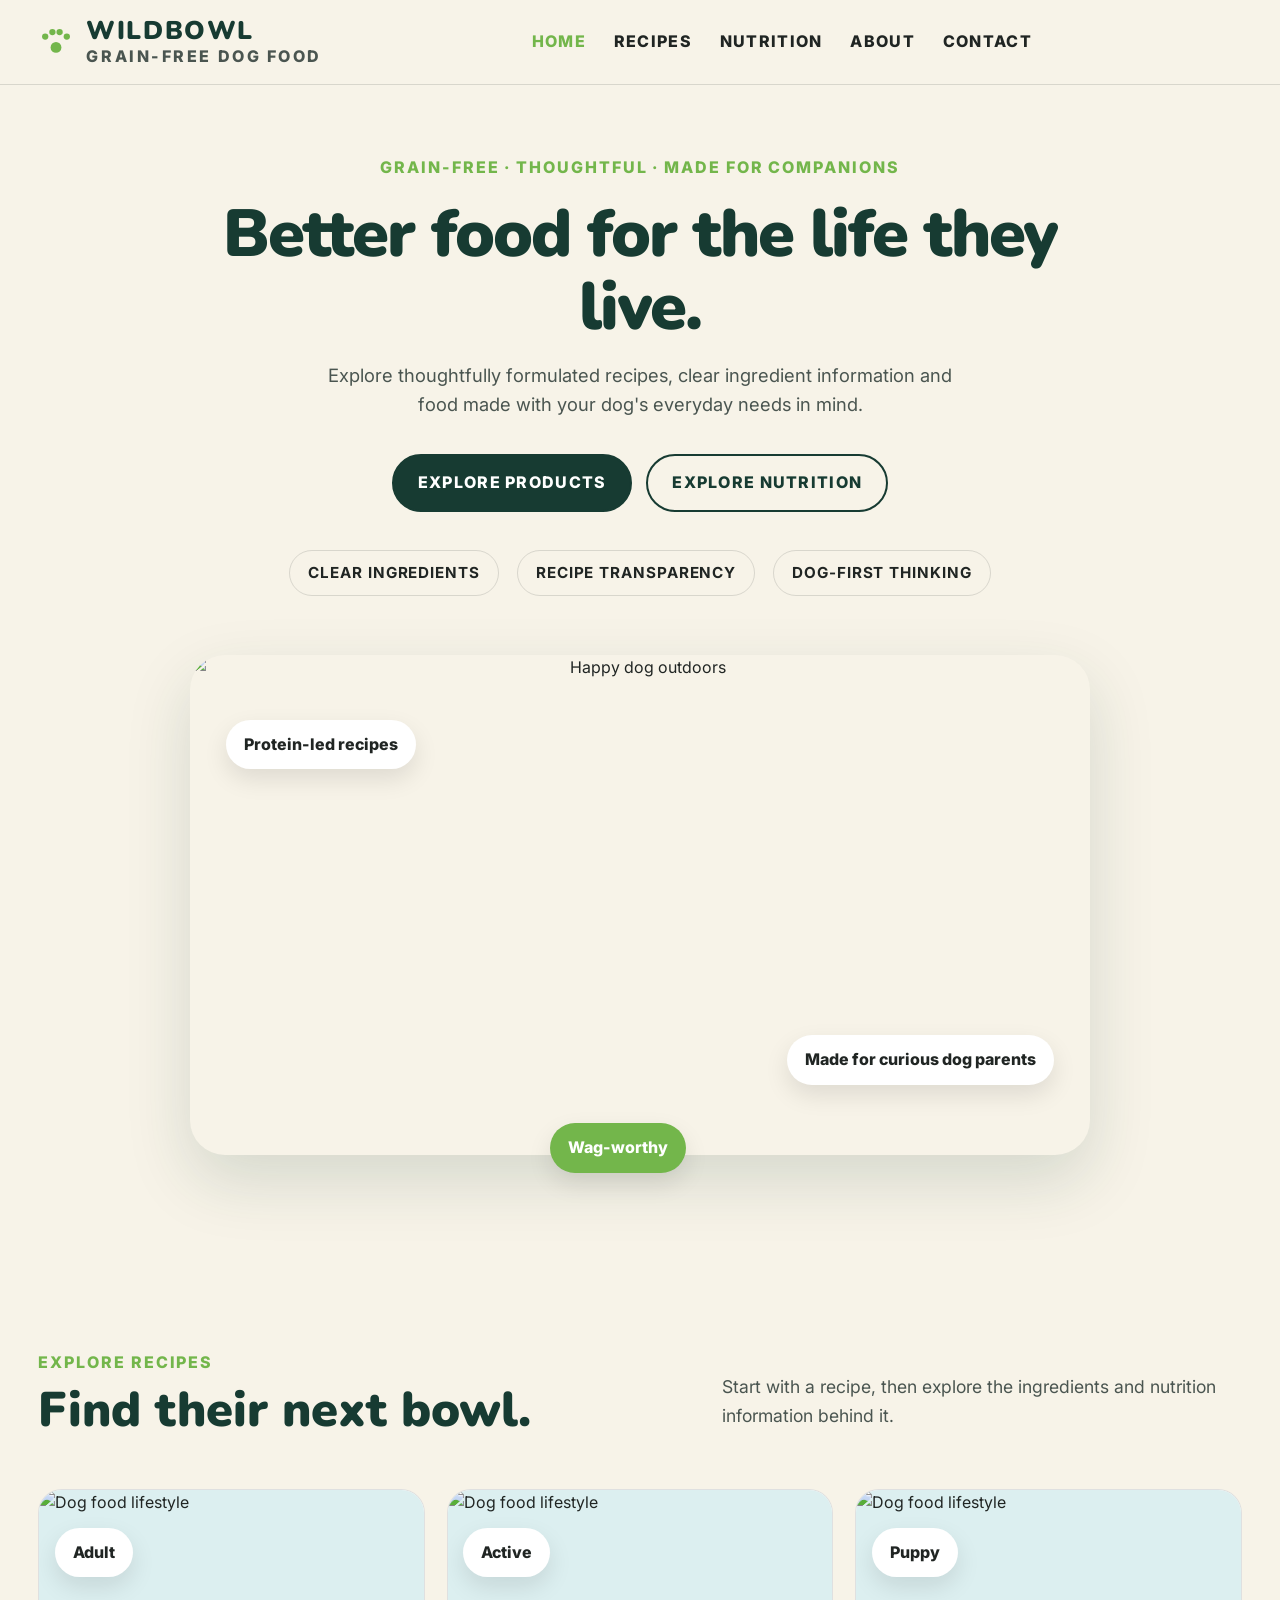
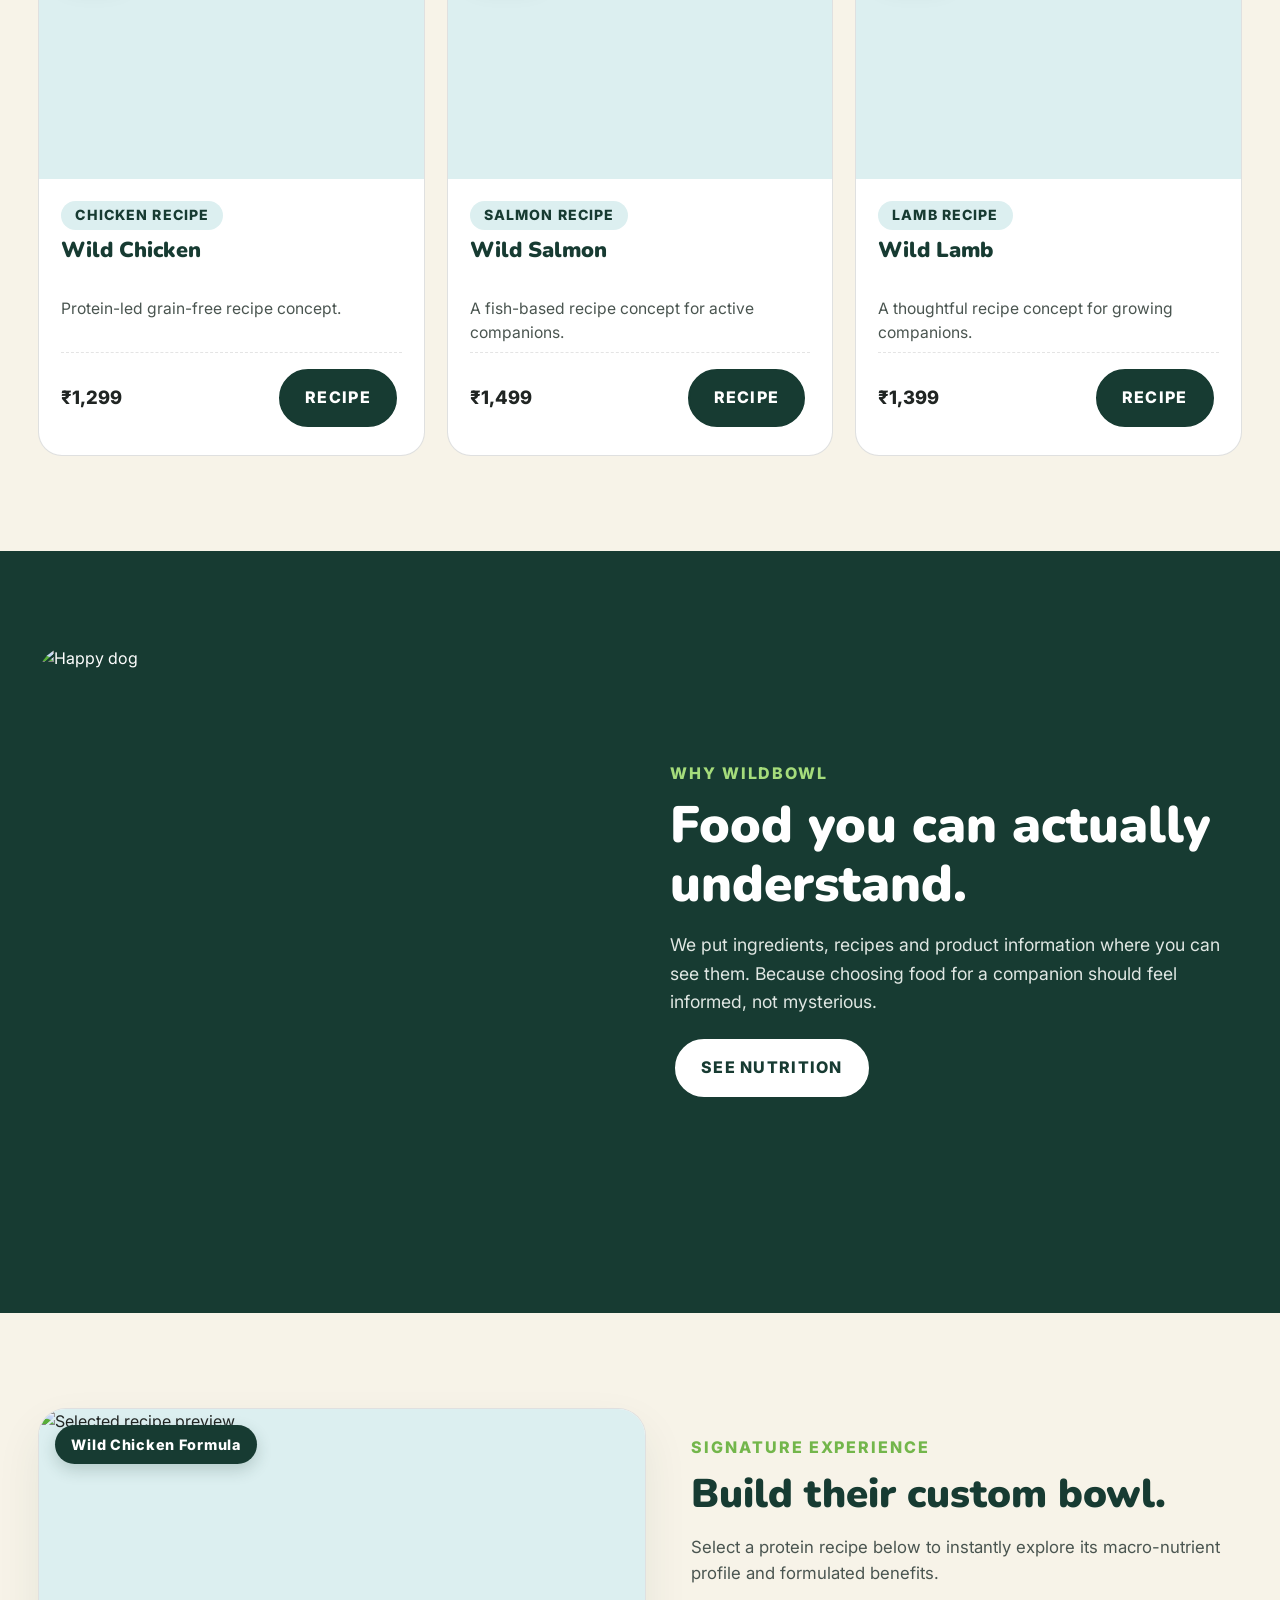
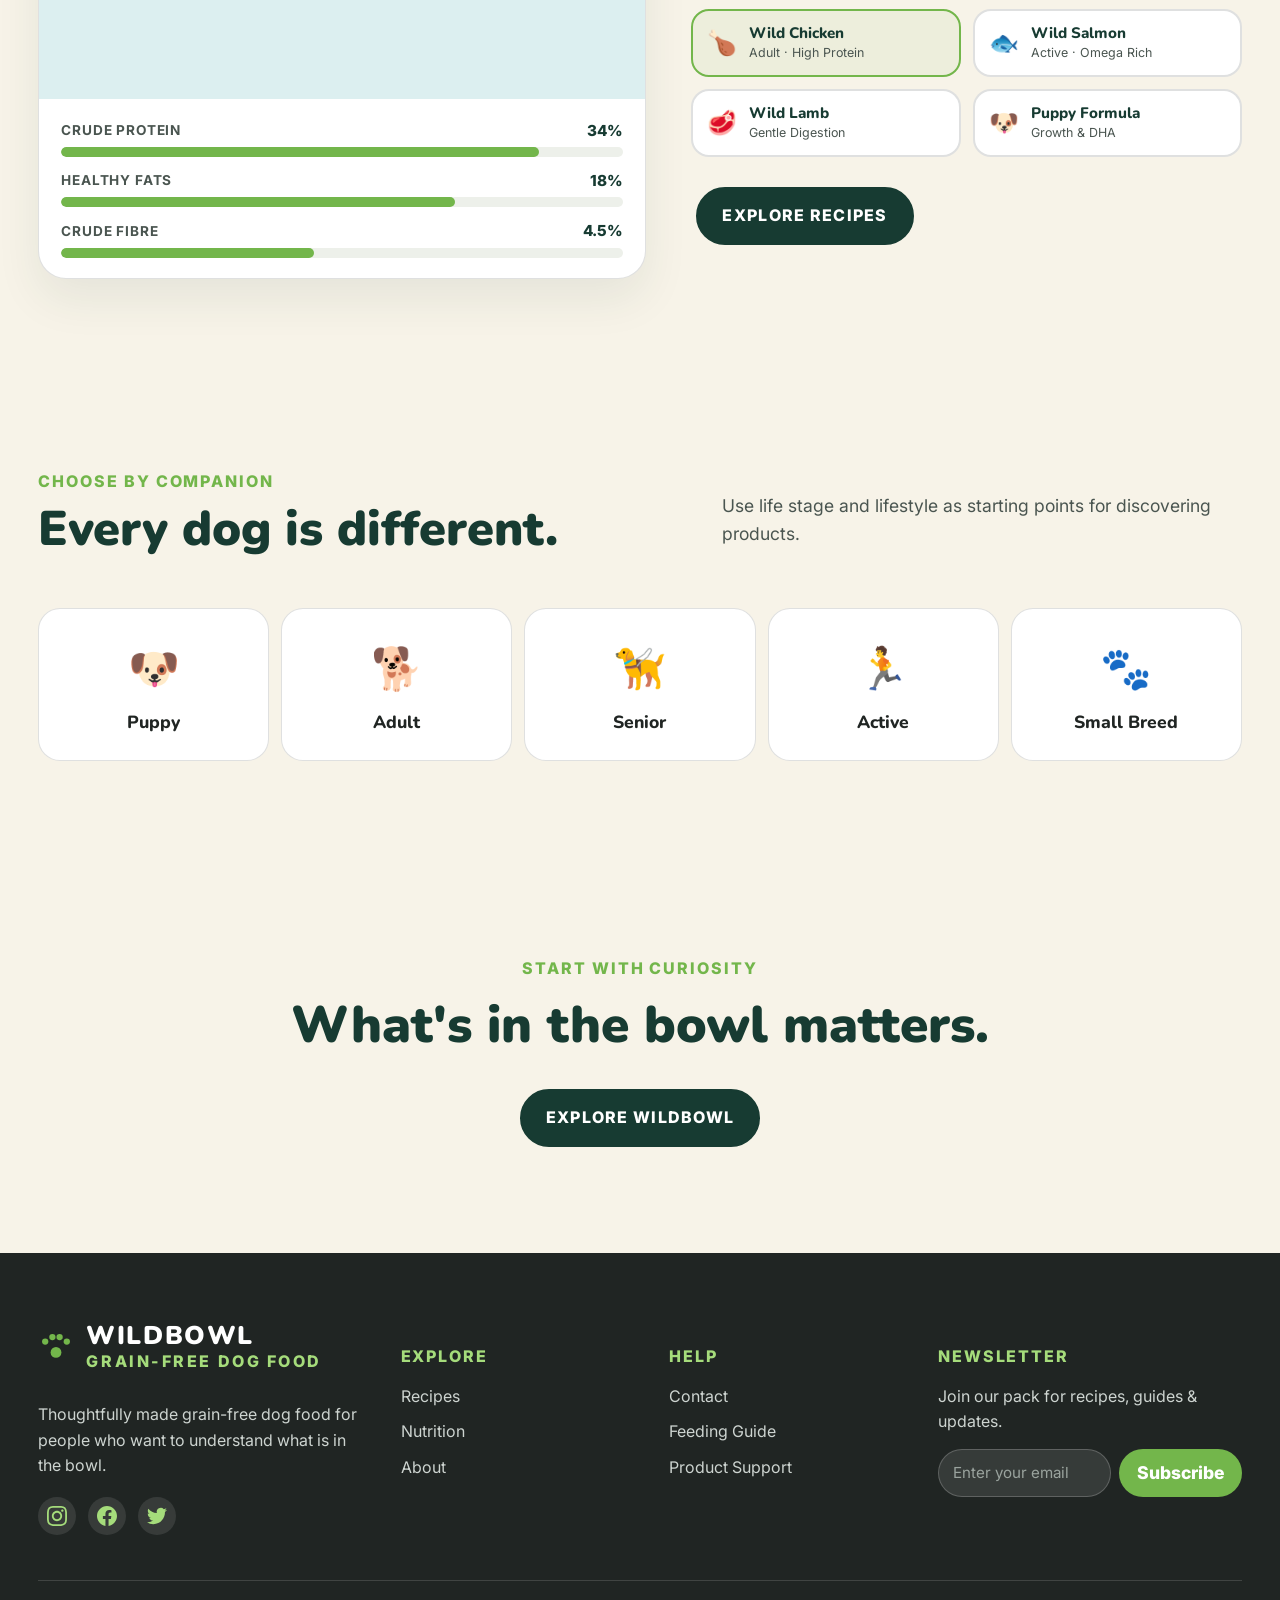
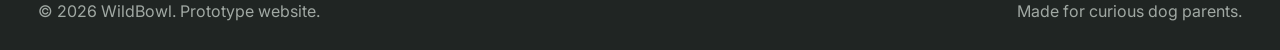
==== commit 1bb5b63a: "intfix1" ====
--- a/index.html
+++ b/index.html
@@ -1 +1 @@
-<!doctype html><html lang="en"><head><meta charset="utf-8"><meta name="viewport" content="width=device-width,initial-scale=1"><meta name="description" content="WildBowl grain-free dog food."><title>Home | WildBowl</title><link rel="stylesheet" href="css/style.css"></head><body><header class="site-header"><div class="container nav"><a class="brand" href="index.html"><svg class="brand-paw" viewBox="0 0 40 40" width="36" height="36" fill="none" aria-hidden="true"><circle cx="8" cy="14" r="3.5" fill="currentColor"/><circle cx="16" cy="9" r="3.5" fill="currentColor"/><circle cx="24" cy="9" r="3.5" fill="currentColor"/><circle cx="32" cy="14" r="3.5" fill="currentColor"/><circle cx="20" cy="26" r="6" fill="currentColor"/></svg><span class="brand-text"><span class="brand-title">WILDBOWL</span><small class="brand-sub">GRAIN-FREE DOG FOOD</small></span></a><nav class="nav-center"><a href="index.html" class="active">Home</a><a href="products.html">Recipes</a><a href="nutrition.html">Nutrition</a><a href="about.html">About</a><a href="contact.html">Contact</a></nav><div class="nav-right"><button class="menu-toggle" aria-label="Toggle Navigation">☰</button></div></div></header><main><section class="hero"><div class="container"><div class="eyebrow">Grain-free · thoughtful · made for companions</div><h1>Better food for the life they live.</h1><p>Explore thoughtfully formulated recipes, clear ingredient information and food made with your dog's everyday needs in mind.</p><a class="btn" href="products.html">Explore Products</a> <a class="btn alt" href="nutrition.html">Explore Nutrition</a><div class="badges"><span class="badge">Clear ingredients</span><span class="badge">Recipe transparency</span><span class="badge">Dog-first thinking</span></div><div class="hero-art"><img src="https://images.unsplash.com/photo-1552053831-71594a27632d?auto=format&fit=crop&w=1500&q=85" alt="Happy dog outdoors"><span class="tag t1">Protein-led recipes</span><span class="tag t2">Made for curious dog parents</span><span class="tag t3">Wag-worthy</span></div></div></section><section class="section"><div class="container"><div class="section-head"><div><div class="eyebrow">Explore recipes</div><h2>Find their next bowl.</h2></div><p>Start with a recipe, then explore the ingredients and nutrition information behind it.</p></div><div class="product-grid"><article class="product"><div class="product-image"><img src="https://images.unsplash.com/photo-1543466835-00a7907e9de1?auto=format&fit=crop&w=900&q=85" alt="Dog food lifestyle"><span class="tag t1">Adult</span></div><div class="product-body"><span class="product-tag">Chicken recipe</span><h3>Wild Chicken</h3><p>Protein-led grain-free recipe concept.</p><div class="product-bottom"><span class="price">₹1,299</span><a class="arrow" href="product.html">Discover →</a></div></div></article><article class="product"><div class="product-image"><img src="https://images.unsplash.com/photo-1530281700549-e82e7bf110d6?auto=format&fit=crop&w=900&q=85" alt="Dog food lifestyle"><span class="tag t1">Active</span></div><div class="product-body"><span class="product-tag">Salmon recipe</span><h3>Wild Salmon</h3><p>A fish-based recipe concept for active companions.</p><div class="product-bottom"><span class="price">₹1,499</span><a class="arrow" href="product.html">Discover →</a></div></div></article><article class="product"><div class="product-image"><img src="https://images.unsplash.com/photo-1587300003388-59208cc962cb?auto=format&fit=crop&w=900&q=85" alt="Dog food lifestyle"><span class="tag t1">Puppy</span></div><div class="product-body"><span class="product-tag">Lamb recipe</span><h3>Wild Lamb</h3><p>A thoughtful recipe concept for growing companions.</p><div class="product-bottom"><span class="price">₹1,399</span><a class="arrow" href="product.html">Discover →</a></div></div></article></div></div></section><section class="section dark"><div class="container split"><img src="https://images.unsplash.com/photo-1583511655857-d19b40a7a54e?auto=format&fit=crop&w=1100&q=85" alt="Happy dog"><div><div class="eyebrow">Why WildBowl</div><h2>Food you can actually understand.</h2><p>We put ingredients, recipes and product information where you can see them. Because choosing food for a companion should feel informed, not mysterious.</p><a class="btn light" href="nutrition.html">See Nutrition</a></div></div></section><section class="section" id="bowl-builder-section"><div class="container builder-grid"><div class="builder-preview-card"><div class="builder-img-wrap"><img id="builder-img" src="https://images.unsplash.com/photo-1543466835-00a7907e9de1?auto=format&fit=crop&w=900&q=85" alt="Selected recipe preview"><span class="builder-tag" id="builder-recipe-tag">Wild Chicken Formula</span></div><div class="builder-stats"><div class="builder-stat"><span class="stat-label">Crude Protein</span><strong id="builder-val-protein">34%</strong><div class="stat-bar"><span id="builder-bar-protein" style="width: 85%;"></span></div></div><div class="builder-stat"><span class="stat-label">Healthy Fats</span><strong id="builder-val-fat">18%</strong><div class="stat-bar"><span id="builder-bar-fat" style="width: 70%;"></span></div></div><div class="builder-stat"><span class="stat-label">Crude Fibre</span><strong id="builder-val-fibre">4.5%</strong><div class="stat-bar"><span id="builder-bar-fibre" style="width: 45%;"></span></div></div></div></div><div class="builder-controls"><div class="eyebrow">Signature experience</div><h2>Build their custom bowl.</h2><p>Select a protein recipe below to instantly explore its macro-nutrient profile and formulated benefits.</p><div class="builder-opts"><button type="button" class="builder-opt active" data-name="Wild Chicken Formula" data-protein="34%" data-protein-pct="85%" data-fat="18%" data-fat-pct="70%" data-fibre="4.5%" data-fibre-pct="45%" data-img="https://images.unsplash.com/photo-1543466835-00a7907e9de1?auto=format&fit=crop&w=900&q=85"><span class="opt-icon">🍗</span><span class="opt-text"><strong>Wild Chicken</strong><small>Adult · High Protein</small></span></button><button type="button" class="builder-opt" data-name="Wild Salmon Feast" data-protein="32%" data-protein-pct="80%" data-fat="20%" data-fat-pct="80%" data-fibre="4.0%" data-fibre-pct="40%" data-img="https://images.unsplash.com/photo-1530281700549-e82e7bf110d6?auto=format&fit=crop&w=900&q=85"><span class="opt-icon">🐟</span><span class="opt-text"><strong>Wild Salmon</strong><small>Active · Omega Rich</small></span></button><button type="button" class="builder-opt" data-name="Wild Lamb Recipe" data-protein="30%" data-protein-pct="75%" data-fat="16%" data-fat-pct="65%" data-fibre="5.0%" data-fibre-pct="50%" data-img="https://images.unsplash.com/photo-1587300003388-59208cc962cb?auto=format&fit=crop&w=900&q=85"><span class="opt-icon">🥩</span><span class="opt-text"><strong>Wild Lamb</strong><small>Gentle Digestion</small></span></button><button type="button" class="builder-opt" data-name="Puppy Growth Formula" data-protein="36%" data-protein-pct="90%" data-fat="22%" data-fat-pct="88%" data-fibre="3.5%" data-fibre-pct="35%" data-img="https://images.unsplash.com/photo-1587300003388-59208cc962cb?auto=format&fit=crop&w=900&q=85"><span class="opt-icon">🐶</span><span class="opt-text"><strong>Puppy Formula</strong><small>Growth & DHA</small></span></button></div><a class="btn" href="products.html" id="builder-cta">Explore Recipes →</a></div></div></section><section class="section"><div class="container"><div class="section-head"><div><div class="eyebrow">Choose by companion</div><h2>Every dog is different.</h2></div><p>Use life stage and lifestyle as starting points for discovering products.</p></div><div class="dog-grid"><a class="dog" href="products.html#puppy"><div class="dog-icon">🐶</div><strong>Puppy</strong></a><a class="dog" href="products.html#adult"><div class="dog-icon">🐕</div><strong>Adult</strong></a><a class="dog" href="products.html#senior"><div class="dog-icon">🦮</div><strong>Senior</strong></a><a class="dog" href="products.html"><div class="dog-icon">🏃</div><strong>Active</strong></a><a class="dog" href="products.html"><div class="dog-icon">🐾</div><strong>Small Breed</strong></a></div></div></section><section class="cta"><div class="container"><div class="eyebrow">Start with curiosity</div><h2>What's in the bowl matters.</h2><a class="btn" href="products.html">Explore WildBowl</a></div></section></main><footer class="footer"><div class="container"><div class="footer-grid"><div><a class="brand" href="index.html"><svg class="brand-paw" viewBox="0 0 40 40" width="36" height="36" fill="none" aria-hidden="true"><circle cx="8" cy="14" r="3.5" fill="currentColor"/><circle cx="16" cy="9" r="3.5" fill="currentColor"/><circle cx="24" cy="9" r="3.5" fill="currentColor"/><circle cx="32" cy="14" r="3.5" fill="currentColor"/><circle cx="20" cy="26" r="6" fill="currentColor"/></svg><span class="brand-text"><span class="brand-title">WILDBOWL</span><small class="brand-sub">GRAIN-FREE DOG FOOD</small></span></a><p>Thoughtfully made grain-free dog food for people who want to understand what is in the bowl.</p><div class="social-links"><a href="#" aria-label="Instagram"><svg viewBox="0 0 24 24" width="20" height="20" fill="currentColor"><path d="M12 2.163c3.204 0 3.584.012 4.85.07 3.252.148 4.771 1.691 4.919 4.919.058 1.265.069 1.645.069 4.849 0 3.205-.012 3.584-.069 4.849-.149 3.225-1.664 4.771-4.919 4.919-1.266.058-1.644.07-4.85.07-3.204 0-3.584-.012-4.849-.07-3.26-.149-4.771-1.699-4.919-4.92-.058-1.265-.07-1.644-.07-4.849 0-3.204.013-3.583.07-4.849.149-3.227 1.664-4.771 4.919-4.919 1.266-.057 1.645-.069 4.849-.069zm0-2.163c-3.259 0-3.667.014-4.947.072-4.358.2-6.78 2.618-6.98 6.98-.059 1.281-.073 1.689-.073 4.948 0 3.259.014 3.668.072 4.948.2 4.358 2.618 6.78 6.98 6.98 1.281.058 1.689.072 4.948.072 3.259 0 3.668-.014 4.948-.072 4.354-.2 6.782-2.618 6.979-6.98.059-1.28.073-1.689.073-4.948 0-3.259-.014-3.667-.072-4.947-.196-4.354-2.617-6.78-6.979-6.98-1.281-.059-1.69-.073-4.949-.073zm0 5.838c-3.403 0-6.162 2.759-6.162 6.162s2.759 6.163 6.162 6.163 6.162-2.759 6.162-6.163c0-3.403-2.759-6.162-6.162-6.162zm0 10.162c-2.209 0-4-1.79-4-4 0-2.209 1.791-4 4-4s4 1.791 4 4c0 2.21-1.791 4-4 4zm6.406-11.845c-.796 0-1.441.645-1.441 1.44s.645 1.44 1.441 1.44c.795 0 1.439-.645 1.439-1.44s-.644-1.44-1.439-1.44z"/></svg></a><a href="#" aria-label="Facebook"><svg viewBox="0 0 24 24" width="20" height="20" fill="currentColor"><path d="M24 12.073c0-6.627-5.373-12-12-12s-12 5.373-12 12c0 5.99 4.388 10.954 10.125 11.854v-8.385H7.078v-3.47h3.047V9.43c0-3.007 1.792-4.669 4.533-4.669 1.312 0 2.686.235 2.686.235v2.953H15.83c-1.491 0-1.956.925-1.956 1.874v2.25h3.328l-.532 3.47h-2.796v8.385C19.612 23.027 24 18.062 24 12.073z"/></svg></a><a href="#" aria-label="Twitter"><svg viewBox="0 0 24 24" width="20" height="20" fill="currentColor"><path d="M23.953 4.57a10 10 0 01-2.825.775 4.958 4.958 0 002.163-2.723c-.951.555-2.005.959-3.127 1.184a4.92 4.92 0 00-8.384 4.482C7.69 8.095 4.067 6.13 1.64 3.162a4.822 4.822 0 00-.666 2.475c0 1.71.87 3.213 2.188 4.096a4.904 4.904 0 01-2.228-.616v.06a4.923 4.923 0 003.946 4.827 4.996 4.996 0 01-2.212.085 4.936 4.936 0 004.604 3.417 9.867 9.867 0 01-6.102 2.105c-.39 0-.779-.023-1.17-.067a13.995 13.995 0 007.557 2.209c9.053 0 13.998-7.496 13.998-13.985 0-.21 0-.42-.015-.63A9.936 9.936 0 0024 4.59z"/></svg></a></div></div><div><h4>Explore</h4><a href="products.html">Recipes</a><a href="nutrition.html">Nutrition</a><a href="about.html">About</a></div><div><h4>Help</h4><a href="contact.html">Contact</a><a href="nutrition.html#guide">Feeding Guide</a><a href="contact.html">Product Support</a></div><div><h4>Newsletter</h4><p class="footer-newsletter-text">Join our pack for recipes, guides & updates.</p><form class="newsletter-form"><input type="email" placeholder="Enter your email" required aria-label="Email address"><button type="submit" aria-label="Subscribe">→</button></form></div></div><div class="copyright"><span>© 2026 WildBowl. Prototype website.</span><span>Made for curious dog parents.</span></div></div></footer><div class="flash"></div><script src="js/main.js"></script></body></html>+<!doctype html><html lang="en"><head><meta charset="utf-8"><meta name="viewport" content="width=device-width,initial-scale=1"><meta name="description" content="WildBowl grain-free dog food."><title>Home | WildBowl</title><link rel="icon" type="image/svg+xml" href="images/favicon.svg"><link rel="alternate icon" href="images/favicon.svg"><link rel="apple-touch-icon" href="images/favicon.svg"><link rel="stylesheet" href="css/style.css"></head><body><header class="site-header"><div class="container nav"><a class="brand" href="index.html"><svg class="brand-paw" viewBox="0 0 40 40" width="36" height="36" fill="none" aria-hidden="true"><circle cx="8" cy="14" r="3.5" fill="currentColor"/><circle cx="16" cy="9" r="3.5" fill="currentColor"/><circle cx="24" cy="9" r="3.5" fill="currentColor"/><circle cx="32" cy="14" r="3.5" fill="currentColor"/><circle cx="20" cy="26" r="6" fill="currentColor"/></svg><span class="brand-text"><span class="brand-title">WILDBOWL</span><small class="brand-sub">GRAIN-FREE DOG FOOD</small></span></a><nav class="nav-center"><a href="index.html" class="active">Home</a><a href="products.html">Recipes</a><a href="nutrition.html">Nutrition</a><a href="about.html">About</a><a href="contact.html">Contact</a></nav><div class="nav-right"><button class="menu-toggle" aria-label="Toggle Navigation">☰</button></div></div></header><main><section class="hero"><div class="container"><div class="eyebrow">Grain-free · thoughtful · made for companions</div><h1>Better food for the life they live.</h1><p>Explore thoughtfully formulated recipes, clear ingredient information and food made with your dog's everyday needs in mind.</p><a class="btn" href="products.html">Explore Products</a> <a class="btn alt" href="nutrition.html">Explore Nutrition</a><div class="badges"><span class="badge">Clear ingredients</span><span class="badge">Recipe transparency</span><span class="badge">Dog-first thinking</span></div><div class="hero-art"><img src="https://images.unsplash.com/photo-1552053831-71594a27632d?auto=format&fit=crop&w=1500&q=85" alt="Happy dog outdoors"><span class="tag t1">Protein-led recipes</span><span class="tag t2">Made for curious dog parents</span><span class="tag t3">Wag-worthy</span></div></div></section><section class="section"><div class="container"><div class="section-head"><div><div class="eyebrow">Explore recipes</div><h2>Find their next bowl.</h2></div><p>Start with a recipe, then explore the ingredients and nutrition information behind it.</p></div><div class="product-grid"><article class="product"><div class="product-image"><img src="https://images.unsplash.com/photo-1543466835-00a7907e9de1?auto=format&fit=crop&w=900&q=85" alt="Dog food lifestyle"><span class="tag t1">Adult</span></div><div class="product-body"><span class="product-tag">Chicken recipe</span><h3>Wild Chicken</h3><p>Protein-led grain-free recipe concept.</p><div class="product-bottom"><span class="price">₹1,299</span><a class="btn" href="product.html">Recipe</a></div></div></article><article class="product"><div class="product-image"><img src="https://images.unsplash.com/photo-1530281700549-e82e7bf110d6?auto=format&fit=crop&w=900&q=85" alt="Dog food lifestyle"><span class="tag t1">Active</span></div><div class="product-body"><span class="product-tag">Salmon recipe</span><h3>Wild Salmon</h3><p>A fish-based recipe concept for active companions.</p><div class="product-bottom"><span class="price">₹1,499</span><a class="btn" href="product.html">Recipe</a></div></div></article><article class="product"><div class="product-image"><img src="https://images.unsplash.com/photo-1587300003388-59208cc962cb?auto=format&fit=crop&w=900&q=85" alt="Dog food lifestyle"><span class="tag t1">Puppy</span></div><div class="product-body"><span class="product-tag">Lamb recipe</span><h3>Wild Lamb</h3><p>A thoughtful recipe concept for growing companions.</p><div class="product-bottom"><span class="price">₹1,399</span><a class="btn" href="product.html">Recipe</a></div></div></article></div></div></section><section class="section dark"><div class="container split"><img src="https://images.unsplash.com/photo-1583511655857-d19b40a7a54e?auto=format&fit=crop&w=1100&q=85" alt="Happy dog"><div><div class="eyebrow">Why WildBowl</div><h2>Food you can actually understand.</h2><p>We put ingredients, recipes and product information where you can see them. Because choosing food for a companion should feel informed, not mysterious.</p><a class="btn light" href="nutrition.html">See Nutrition</a></div></div></section><section class="section" id="bowl-builder-section"><div class="container builder-grid"><div class="builder-preview-card"><div class="builder-img-wrap"><img id="builder-img" src="https://images.unsplash.com/photo-1543466835-00a7907e9de1?auto=format&fit=crop&w=900&q=85" alt="Selected recipe preview"><span class="builder-tag" id="builder-recipe-tag">Wild Chicken Formula</span></div><div class="builder-stats"><div class="builder-stat"><span class="stat-label">Crude Protein</span><strong id="builder-val-protein">34%</strong><div class="stat-bar"><span id="builder-bar-protein" style="width: 85%;"></span></div></div><div class="builder-stat"><span class="stat-label">Healthy Fats</span><strong id="builder-val-fat">18%</strong><div class="stat-bar"><span id="builder-bar-fat" style="width: 70%;"></span></div></div><div class="builder-stat"><span class="stat-label">Crude Fibre</span><strong id="builder-val-fibre">4.5%</strong><div class="stat-bar"><span id="builder-bar-fibre" style="width: 45%;"></span></div></div></div></div><div class="builder-controls"><div class="eyebrow">Signature experience</div><h2>Build their custom bowl.</h2><p>Select a protein recipe below to instantly explore its macro-nutrient profile and formulated benefits.</p><div class="builder-opts"><button type="button" class="builder-opt active" data-name="Wild Chicken Formula" data-protein="34%" data-protein-pct="85%" data-fat="18%" data-fat-pct="70%" data-fibre="4.5%" data-fibre-pct="45%" data-img="https://images.unsplash.com/photo-1543466835-00a7907e9de1?auto=format&fit=crop&w=900&q=85"><span class="opt-icon">🍗</span><span class="opt-text"><strong>Wild Chicken</strong><small>Adult · High Protein</small></span></button><button type="button" class="builder-opt" data-name="Wild Salmon Feast" data-protein="32%" data-protein-pct="80%" data-fat="20%" data-fat-pct="80%" data-fibre="4.0%" data-fibre-pct="40%" data-img="https://images.unsplash.com/photo-1530281700549-e82e7bf110d6?auto=format&fit=crop&w=900&q=85"><span class="opt-icon">🐟</span><span class="opt-text"><strong>Wild Salmon</strong><small>Active · Omega Rich</small></span></button><button type="button" class="builder-opt" data-name="Wild Lamb Recipe" data-protein="30%" data-protein-pct="75%" data-fat="16%" data-fat-pct="65%" data-fibre="5.0%" data-fibre-pct="50%" data-img="https://images.unsplash.com/photo-1587300003388-59208cc962cb?auto=format&fit=crop&w=900&q=85"><span class="opt-icon">🥩</span><span class="opt-text"><strong>Wild Lamb</strong><small>Gentle Digestion</small></span></button><button type="button" class="builder-opt" data-name="Puppy Growth Formula" data-protein="36%" data-protein-pct="90%" data-fat="22%" data-fat-pct="88%" data-fibre="3.5%" data-fibre-pct="35%" data-img="https://images.unsplash.com/photo-1587300003388-59208cc962cb?auto=format&fit=crop&w=900&q=85"><span class="opt-icon">🐶</span><span class="opt-text"><strong>Puppy Formula</strong><small>Growth & DHA</small></span></button></div><a class="btn" href="products.html" id="builder-cta">Explore Recipes</a></div></div></section><section class="section"><div class="container"><div class="section-head"><div><div class="eyebrow">Choose by companion</div><h2>Every dog is different.</h2></div><p>Use life stage and lifestyle as starting points for discovering products.</p></div><div class="dog-grid"><a class="dog" href="products.html#puppy"><div class="dog-icon">🐶</div><strong>Puppy</strong></a><a class="dog" href="products.html#adult"><div class="dog-icon">🐕</div><strong>Adult</strong></a><a class="dog" href="products.html#senior"><div class="dog-icon">🦮</div><strong>Senior</strong></a><a class="dog" href="products.html"><div class="dog-icon">🏃</div><strong>Active</strong></a><a class="dog" href="products.html"><div class="dog-icon">🐾</div><strong>Small Breed</strong></a></div></div></section><section class="cta"><div class="container"><div class="eyebrow">Start with curiosity</div><h2>What's in the bowl matters.</h2><a class="btn" href="products.html">Explore WildBowl</a></div></section></main><footer class="footer"><div class="container"><div class="footer-grid"><div><a class="brand" href="index.html"><svg class="brand-paw" viewBox="0 0 40 40" width="36" height="36" fill="none" aria-hidden="true"><circle cx="8" cy="14" r="3.5" fill="currentColor"/><circle cx="16" cy="9" r="3.5" fill="currentColor"/><circle cx="24" cy="9" r="3.5" fill="currentColor"/><circle cx="32" cy="14" r="3.5" fill="currentColor"/><circle cx="20" cy="26" r="6" fill="currentColor"/></svg><span class="brand-text"><span class="brand-title">WILDBOWL</span><small class="brand-sub">GRAIN-FREE DOG FOOD</small></span></a><p>Thoughtfully made grain-free dog food for people who want to understand what is in the bowl.</p><div class="social-links"><a href="#" aria-label="Instagram"><svg viewBox="0 0 24 24" width="20" height="20" fill="currentColor"><path d="M12 2.163c3.204 0 3.584.012 4.85.07 3.252.148 4.771 1.691 4.919 4.919.058 1.265.069 1.645.069 4.849 0 3.205-.012 3.584-.069 4.849-.149 3.225-1.664 4.771-4.919 4.919-1.266.058-1.644.07-4.85.07-3.204 0-3.584-.012-4.849-.07-3.26-.149-4.771-1.699-4.919-4.92-.058-1.265-.07-1.644-.07-4.849 0-3.204.013-3.583.07-4.849.149-3.227 1.664-4.771 4.919-4.919 1.266-.057 1.645-.069 4.849-.069zm0-2.163c-3.259 0-3.667.014-4.947.072-4.358.2-6.78 2.618-6.98 6.98-.059 1.281-.073 1.689-.073 4.948 0 3.259.014 3.668.072 4.948.2 4.358 2.618 6.78 6.98 6.98 1.281.058 1.689.072 4.948.072 3.259 0 3.668-.014 4.948-.072 4.354-.2 6.782-2.618 6.979-6.98.059-1.28.073-1.689.073-4.948 0-3.259-.014-3.667-.072-4.947-.196-4.354-2.617-6.78-6.979-6.98-1.281-.059-1.69-.073-4.949-.073zm0 5.838c-3.403 0-6.162 2.759-6.162 6.162s2.759 6.163 6.162 6.163 6.162-2.759 6.162-6.163c0-3.403-2.759-6.162-6.162-6.162zm0 10.162c-2.209 0-4-1.79-4-4 0-2.209 1.791-4 4-4s4 1.791 4 4c0 2.21-1.791 4-4 4zm6.406-11.845c-.796 0-1.441.645-1.441 1.44s.645 1.44 1.441 1.44c.795 0 1.439-.645 1.439-1.44s-.644-1.44-1.439-1.44z"/></svg></a><a href="#" aria-label="Facebook"><svg viewBox="0 0 24 24" width="20" height="20" fill="currentColor"><path d="M24 12.073c0-6.627-5.373-12-12-12s-12 5.373-12 12c0 5.99 4.388 10.954 10.125 11.854v-8.385H7.078v-3.47h3.047V9.43c0-3.007 1.792-4.669 4.533-4.669 1.312 0 2.686.235 2.686.235v2.953H15.83c-1.491 0-1.956.925-1.956 1.874v2.25h3.328l-.532 3.47h-2.796v8.385C19.612 23.027 24 18.062 24 12.073z"/></svg></a><a href="#" aria-label="Twitter"><svg viewBox="0 0 24 24" width="20" height="20" fill="currentColor"><path d="M23.953 4.57a10 10 0 01-2.825.775 4.958 4.958 0 002.163-2.723c-.951.555-2.005.959-3.127 1.184a4.92 4.92 0 00-8.384 4.482C7.69 8.095 4.067 6.13 1.64 3.162a4.822 4.822 0 00-.666 2.475c0 1.71.87 3.213 2.188 4.096a4.904 4.904 0 01-2.228-.616v.06a4.923 4.923 0 003.946 4.827 4.996 4.996 0 01-2.212.085 4.936 4.936 0 004.604 3.417 9.867 9.867 0 01-6.102 2.105c-.39 0-.779-.023-1.17-.067a13.995 13.995 0 007.557 2.209c9.053 0 13.998-7.496 13.998-13.985 0-.21 0-.42-.015-.63A9.936 9.936 0 0024 4.59z"/></svg></a></div></div><div><h4>Explore</h4><a href="products.html">Recipes</a><a href="nutrition.html">Nutrition</a><a href="about.html">About</a></div><div><h4>Help</h4><a href="contact.html">Contact</a><a href="nutrition.html#guide">Feeding Guide</a><a href="contact.html">Product Support</a></div><div><h4>Newsletter</h4><p class="footer-newsletter-text">Join our pack for recipes, guides & updates.</p><form class="newsletter-form"><input type="email" placeholder="Enter your email" required aria-label="Email address"><button type="submit" aria-label="Subscribe">Subscribe</button></form></div></div><div class="copyright"><span>© 2026 WildBowl. Prototype website.</span><span>Made for curious dog parents.</span></div></div></footer><button id="back-to-top" class="back-to-top" aria-label="Back to top" title="Back to top"><svg viewBox="0 0 24 24" width="22" height="22" fill="none" stroke="currentColor" stroke-width="2.5" stroke-linecap="round" stroke-linejoin="round"><path d="M18 15l-6-6-6 6"/></svg></button><div class="flash"></div><script src="js/main.js"></script></body></html>
--- a/css/style.css
+++ b/css/style.css
@@ -7,7 +7,7 @@
   --sky:#DCEFF0;
   --pumpkin:#E88945;
   --ink:#202523;
-  --muted:#68736e;
+  --muted:#4a5550;
   --line:rgba(32,37,35,.14);
   --display:Nunito,Arial,sans-serif;
   --sans:Inter,Arial,sans-serif;
@@ -25,7 +25,7 @@
 .eyebrow{text-transform:uppercase;letter-spacing:.12em;font-size:1rem;font-weight:800;color:var(--green)}
 .section{padding:95px 0}
 .section-head{display:flex;justify-content:space-between;align-items:end;gap:30px;margin-bottom:42px}
-.section-head h2{font:900 clamp(2.7rem,5vw,5rem)/.9 var(--display);color:var(--forest);margin:8px 0}
+.section-head h2{font:900 clamp(2rem,3.8vw,3.2rem)/1.15 var(--display);color:var(--forest);margin:8px 0}
 .section-head p{max-width:520px;color:var(--muted);font-size:1.1rem}
 
 .btn{display:inline-flex;align-items:center;justify-content:center;padding:14px 24px;border-radius:999px;border:2px solid var(--forest);background:var(--forest);color:#fff;text-transform:uppercase;letter-spacing:.08em;font-size:clamp(0.875rem,2.2vw,1rem);font-weight:800;cursor:pointer;transition:.25s;margin:6px 5px}
@@ -67,7 +67,7 @@
 
 /* Hero & Sections */
 .hero{padding:70px 0 100px;text-align:center}
-.hero h1{font:900 clamp(4rem,9vw,8rem)/.82 var(--display);letter-spacing:-.05em;color:var(--forest);max-width:900px;margin:17px auto}
+.hero h1{font:900 clamp(2.5rem,5.2vw,4.2rem)/1.1 var(--display);letter-spacing:-.03em;color:var(--forest);max-width:900px;margin:17px auto}
 .hero p{max-width:650px;color:var(--muted);margin:0 auto 28px;font-size:1.15rem}
 .hero-art{width:min(900px,100%);margin:55px auto 0;position:relative}
 .hero-art img{width:100%;aspect-ratio:16/10;max-height:500px;object-fit:cover;object-position:center 20%;border-radius:35px;box-shadow:0 25px 65px rgba(23,59,50,.15)}
@@ -77,25 +77,70 @@
 .t3{left:40%;bottom:-18px;background:var(--green);color:#fff}
 .badges{display:flex;gap:12px;justify-content:center;flex-wrap:wrap;margin-top:28px}
 .badge{border:1px solid var(--line);padding:10px 18px;border-radius:999px;font-size:clamp(0.8rem,2vw,0.95rem);text-transform:uppercase;letter-spacing:.06em;font-weight:700;margin:4px 3px}
-.product-grid{display:grid;grid-template-columns:repeat(3,1fr);gap:22px}
-.product{background:#fff;border:1px solid var(--line);border-radius:24px;overflow:hidden;transition:.25s}
+.product-grid{display:grid;grid-template-columns:repeat(3,1fr);gap:22px;align-items:stretch}
+.product{background:#fff;border:1px solid var(--line);border-radius:24px;overflow:hidden;transition:.25s;display:flex;flex-direction:column;height:100%}
 .product:hover{transform:translateY(-5px);box-shadow:0 20px 45px rgba(23,59,50,.1)}
-.product-image{background:var(--sky);position:relative}
-.product-image img{width:100%;aspect-ratio:4/3;object-fit:cover;object-position:center 25%}
-.product-body{padding:22px}
-.product-tag{display:inline-block;background:var(--sky);padding:8px 14px;border-radius:999px;font-size:1rem;text-transform:uppercase;letter-spacing:.08em;font-weight:800;color:var(--forest)}
-.product h3{font:900 1.8rem/1 var(--display);margin:12px 0 7px}
-.product p{color:var(--muted);font-size:1rem;margin:0}
-.product-bottom{display:flex;justify-content:space-between;align-items:center;margin-top:18px}
+.product-image{background:var(--sky);position:relative;width:100%;flex-shrink:0}
+.product-image img{width:100%;aspect-ratio:4/3;object-fit:cover;object-position:center 25%;display:block}
+.product-body{padding:22px;display:flex;flex-direction:column;flex:1;gap:8px}
+.product-tag{display:inline-block;background:var(--sky);padding:6px 14px;border-radius:999px;font-size:0.88rem;text-transform:uppercase;letter-spacing:.08em;font-weight:800;color:var(--forest);margin:0;width:fit-content;min-height:28px;line-height:1.2}
+.product h3{font:900 1.35rem/1.2 var(--display);margin:0;color:var(--forest);min-height:2.4em;display:flex;align-items:flex-start}
+.product p{color:var(--muted);font-size:0.98rem;line-height:1.5;margin:0;flex:1}
+.product-bottom{display:flex;justify-content:space-between;align-items:center;margin-top:auto;padding-top:10px;border-top:1px dashed rgba(32,37,35,.12)}
 .price{font-weight:800;font-size:1.15rem}
 .dark{background:var(--forest) !important;color:#fff !important}
 .dark .eyebrow{color:#a5dc7b !important}
-.dark p{color:#d5dfdb !important;font-size:1.1rem}
+.dark > .container > p, .dark .section-head p, .dark .split p, .dark > p{color:#e0e7e3 !important;font-size:1.1rem}
 .dark h2{color:#fff !important}
+
+/* High contrast overrides for cards inside dark sections */
+.dark .transition-step,
+.dark .product,
+.dark .feature-card,
+.dark .service,
+.dark .faq-item,
+.dark .card,
+.dark .store-card,
+.dark .contact-card {
+  background: #ffffff !important;
+  color: var(--ink) !important;
+}
+
+.dark .transition-step p,
+.dark .product p,
+.dark .feature-card p,
+.dark .service p,
+.dark .faq-answer,
+.dark .card p,
+.dark .store-card p,
+.dark .contact-card p {
+  color: #4a5550 !important;
+  font-size: 0.95rem !important;
+}
+
+.dark .transition-step h4,
+.dark .transition-step h3,
+.dark .product h3,
+.dark .feature-card h4,
+.dark .service h3,
+.dark .faq-question,
+.dark .card h3,
+.dark .card h4 {
+  color: var(--forest) !important;
+}
+
+.dark .product .price {
+  color: var(--ink) !important;
+}
+
+.dark .product .product-tag {
+  color: var(--forest) !important;
+  background: var(--sky) !important;
+}
 .split,.about-grid,.detail{display:grid;grid-template-columns:1fr 1fr;gap:60px;align-items:center}
 .split img,.detail img{width:100%;aspect-ratio:1;object-fit:cover;object-position:center 25%;border-radius:32px}
-.split h2,.about-grid h2{font:900 clamp(3rem,6vw,6rem)/.84 var(--display);color:var(--forest);margin:12px 0 22px}
-.dark h2{color:#fff !important}
+.split h2,.about-grid h2{font:900 clamp(2rem,4vw,3.2rem)/1.15 var(--display);color:var(--forest);margin:10px 0 16px}
+
 
 /* Interactive Custom Recipe Builder Component */
 .builder-grid{display:grid;grid-template-columns:1.05fr .95fr;gap:45px;align-items:center}
@@ -110,7 +155,7 @@
 .stat-bar span{display:block;height:100%;background:var(--green);border-radius:999px;transition:width .4s ease}
 .builder-stat strong{font-size:0.95rem;font-weight:800;color:var(--forest)}
 
-.builder-controls h2{font:900 clamp(2.2rem,5vw,3.8rem)/.9 var(--display);color:var(--forest);margin:10px 0 14px}
+.builder-controls h2{font:900 clamp(1.8rem,3.2vw,2.5rem)/1.15 var(--display);color:var(--forest);margin:10px 0 14px}
 .builder-controls p{color:var(--muted);font-size:1.05rem;margin-bottom:22px}
 .builder-opts{display:grid;grid-template-columns:1fr 1fr;gap:12px;margin-bottom:24px}
 .builder-opt{display:flex;align-items:center;gap:12px;padding:12px 14px;background:#fff;border:2px solid var(--line);border-radius:18px;cursor:pointer;text-align:left;transition:all .2s ease}
@@ -124,18 +169,20 @@
 .metric-head{display:flex;justify-content:space-between;font:800 1rem var(--mono)}
 .meter{height:12px;background:#edf0ea;border-radius:999px;overflow:hidden;margin-top:10px}
 .meter span{display:block;height:100%;background:var(--green);border-radius:999px}
-.dog-grid{display:grid;grid-template-columns:repeat(5,1fr);gap:12px}
-.dog{background:#fff;border:1px solid var(--line);border-radius:22px;padding:26px 10px;text-align:center;transition:.25s}
+.dog-grid{display:grid;grid-template-columns:repeat(5,1fr);gap:12px;align-items:stretch}
+.dog{background:#fff;border:1px solid var(--line);border-radius:22px;padding:26px 10px;text-align:center;transition:.25s;display:flex;flex-direction:column;align-items:center;justify-content:center;height:100%;gap:8px}
 .dog:hover{background:var(--green);color:#fff;transform:translateY(-4px)}
-.dog-icon{font-size:2.6rem}
-.dog strong{display:block;font:800 1.1rem var(--display);margin-top:8px}
+.dog-icon{font-size:2.6rem;margin:0;min-height:48px;display:flex;align-items:center;justify-content:center}
+.dog strong{display:block;font:800 1.1rem var(--display);margin:0}
 .page-hero{padding:95px 0 70px;text-align:center}
-.page-hero h1{font:900 clamp(4rem,8vw,7.5rem)/.82 var(--display);color:var(--forest);max-width:950px;margin:12px auto 22px}
+.page-hero h1{font:900 clamp(2.5rem,5vw,4.2rem)/1.1 var(--display);color:var(--forest);max-width:950px;margin:12px auto 22px}
 .page-hero p{max-width:660px;margin:auto;color:var(--muted);font-size:1.15rem}
-.services-grid{display:grid;grid-template-columns:repeat(3,1fr);gap:18px}
-.service{background:#fff;border:1px solid var(--line);border-radius:24px;padding:28px}
-.service h3{font:900 1.8rem var(--display);margin:12px 0 7px}
-.service p{color:var(--muted);font-size:1rem}
+.services-grid{display:grid;grid-template-columns:repeat(3,1fr);gap:18px;align-items:stretch}
+.service{background:#fff;border:1px solid var(--line);border-radius:24px;padding:28px;display:flex;flex-direction:column;height:100%;gap:8px}
+.service > div:first-child{margin:0 0 2px;min-height:36px;display:flex;align-items:center}
+.service h3{font:900 1.35rem/1.2 var(--display);margin:0;color:var(--forest);min-height:2.4em;display:flex;align-items:flex-start}
+.service p{color:var(--muted);font-size:1rem;line-height:1.5;margin:0;flex:1}
+.service small{margin-top:auto;padding-top:10px}
 .form-grid{display:grid;grid-template-columns:1fr 1fr;gap:18px}
 .field{display:flex;flex-direction:column;gap:7px}
 .field.full{grid-column:1/-1}
@@ -143,7 +190,7 @@
 .field input,.field textarea,.field select{padding:14px 16px;border:1px solid var(--line);border-radius:14px;background:#fff;font-size:1rem}
 .field textarea{min-height:160px;resize:vertical}
 .cta{text-align:center;padding:100px 0}
-.cta h2{font:900 clamp(3rem,7vw,6rem)/.85 var(--display);color:var(--forest);max-width:900px;margin:15px auto 28px}
+.cta h2{font:900 clamp(2rem,4vw,3.2rem)/1.15 var(--display);color:var(--forest);max-width:900px;margin:15px auto 28px}
 
 /* Footer Styling with Matching Header Logo & Newsletter + Social Links */
 .footer{background:var(--ink);color:#fff;padding:70px 0 25px}
@@ -194,6 +241,7 @@
   }
   .nav-center.open{display:flex}
   .nav-center > a:not(.bag-mobile),.dropdown > a{font-size:1.05rem;padding:8px 0;display:flex;justify-content:space-between;align-items:center;border-bottom:1px solid var(--line);color:var(--forest)}
+  .nav-center > a.active, .dropdown.active > a{color:var(--green) !important;font-weight:900 !important;background:rgba(115,182,75,.12);padding-left:14px !important;padding-right:14px !important;border-radius:10px;border-left:4px solid var(--green) !important}
   .dropdown > a::after{content:"▾";font-size:.85rem;margin-left:8px;transition:transform .2s ease}
   .dropdown.active > a::after,.dropdown:hover > a::after{transform:rotate(180deg)}
   .dropdown-panel{
@@ -262,7 +310,10 @@
   .brand-title{font-size:1.2rem}
   .brand-sub{font-size:0.75rem;letter-spacing:.08em}
   .bag{padding:8px 16px;font-size:.85rem}
-  .tag{display:none}
+  .tag{display:inline-block !important;padding:6px 12px !important;font-size:0.75rem !important;font-weight:800 !important;box-shadow:0 6px 16px rgba(0,0,0,.15) !important;border-radius:999px;background:#fff}
+  .t1{left:3% !important;top:6% !important}
+  .t2{right:3% !important;bottom:10% !important}
+  .t3{left:50% !important;transform:translateX(-50%) !important;bottom:-12px !important;background:var(--green) !important;color:#fff !important;white-space:nowrap !important}
   .hero-art img{aspect-ratio:4/3;object-position:center 15%;border-radius:24px}
   .split img,.detail img{aspect-ratio:4/3;object-position:center 20%;border-radius:24px}
   .builder-opts{grid-template-columns:1fr}
@@ -279,6 +330,24 @@
    ========================================== */
 
 /* Tables & Specifications */
+.table-responsive {
+  width: 100%;
+  overflow-x: auto;
+  -webkit-overflow-scrolling: touch;
+  border-radius: 18px;
+  border: 1px solid var(--line);
+  margin: 20px 0;
+  box-shadow: 0 10px 25px rgba(23,59,50,0.04);
+  background: #ffffff;
+}
+.table-responsive .spec-table,
+.table-responsive .feeding-table {
+  margin: 0;
+  border: none;
+  box-shadow: none;
+  border-radius: 0;
+  min-width: 620px;
+}
 .spec-table, .feeding-table {
   width: 100%;
   border-collapse: collapse;
@@ -341,6 +410,7 @@
   grid-template-columns: repeat(4, 1fr);
   gap: 16px;
   margin: 28px 0;
+  align-items: stretch;
 }
 .feature-card {
   background: #fff;
@@ -349,21 +419,34 @@
   padding: 20px 16px;
   text-align: center;
   box-shadow: 0 8px 20px rgba(23,59,50,0.04);
+  display: flex;
+  flex-direction: column;
+  height: 100%;
+  gap: 8px;
 }
 .feature-card .feat-icon {
   font-size: 2.2rem;
-  margin-bottom: 10px;
+  margin: 0 0 2px;
+  min-height: 44px;
+  display: flex;
+  align-items: center;
+  justify-content: center;
 }
 .feature-card h4 {
-  font: 800 1.1rem var(--display);
-  color: var(--forest);
-  margin: 0 0 6px;
+  font: 800 1.1rem/1.2 var(--display);
+  color: var(--forest);
+  margin: 0;
+  min-height: 2.4em;
+  display: flex;
+  align-items: center;
+  justify-content: center;
 }
 .feature-card p {
   font-size: 0.88rem;
   color: var(--muted);
   margin: 0;
   line-height: 1.4;
+  flex: 1;
 }
 
 /* Ingredients Section */
@@ -443,6 +526,7 @@
   grid-template-columns: repeat(4, 1fr);
   gap: 16px;
   margin-top: 28px;
+  align-items: stretch;
 }
 .transition-step {
   background: #fff;
@@ -450,6 +534,10 @@
   border-radius: 22px;
   padding: 22px 18px;
   position: relative;
+  display: flex;
+  flex-direction: column;
+  height: 100%;
+  gap: 8px;
 }
 .step-badge {
   display: inline-block;
@@ -459,24 +547,29 @@
   font-size: 0.85rem;
   padding: 4px 12px;
   border-radius: 999px;
-  margin-bottom: 12px;
+  margin: 0;
   letter-spacing: 0.05em;
+  width: fit-content;
+  min-height: 26px;
 }
 .transition-step h4 {
-  font: 800 1.2rem var(--display);
-  color: var(--forest);
-  margin: 0 0 8px;
+  font: 800 1.2rem/1.2 var(--display);
+  color: var(--forest);
+  margin: 0;
+  min-height: 1.5em;
 }
 .transition-step p {
   font-size: 0.92rem;
   color: var(--muted);
   margin: 0;
+  line-height: 1.4;
+  flex: 1;
 }
 .ratio-visual {
   height: 8px;
   background: #e1e7e3;
   border-radius: 999px;
-  margin-top: 14px;
+  margin-top: auto;
   overflow: hidden;
 }
 .ratio-fill {
@@ -491,6 +584,7 @@
   grid-template-columns: repeat(3, 1fr);
   gap: 20px;
   margin-bottom: 35px;
+  align-items: stretch;
 }
 .contact-card {
   background: #fff;
@@ -498,6 +592,10 @@
   border-radius: 24px;
   padding: 26px;
   transition: transform 0.25s ease;
+  display: flex;
+  flex-direction: column;
+  height: 100%;
+  gap: 8px;
 }
 .contact-card:hover {
   transform: translateY(-4px);
@@ -505,17 +603,21 @@
 }
 .contact-icon {
   font-size: 2.4rem;
-  margin-bottom: 12px;
+  margin: 0 0 2px;
+  min-height: 48px;
 }
 .contact-card h3 {
-  font: 800 1.35rem var(--display);
-  color: var(--forest);
-  margin: 0 0 8px;
+  font: 800 1.35rem/1.2 var(--display);
+  color: var(--forest);
+  margin: 0;
+  min-height: 1.6em;
 }
 .contact-card p {
   color: var(--muted);
   font-size: 0.95rem;
-  margin: 0 0 14px;
+  margin: 0;
+  line-height: 1.5;
+  flex: 1;
 }
 .contact-link {
   font-weight: 800;
@@ -523,19 +625,11 @@
   text-transform: uppercase;
   letter-spacing: 0.05em;
   font-size: 0.9rem;
+  margin-top: auto;
+  padding-top: 10px;
 }
 .contact-link:hover {
   color: var(--forest);
-}
-
-@media(max-width:900px){
-  .feature-grid { grid-template-columns: 1fr 1fr; }
-  .transition-steps { grid-template-columns: 1fr 1fr; }
-  .contact-cards { grid-template-columns: 1fr; }
-}
-@media(max-width:600px){
-  .feature-grid { grid-template-columns: 1fr; }
-  .transition-steps { grid-template-columns: 1fr; }
 }
 
 /* Map Section Styles */
@@ -588,6 +682,7 @@
   grid-template-columns: repeat(3, 1fr);
   gap: 22px;
   margin-top: 28px;
+  align-items: stretch;
 }
 .team-card {
   background: #fff;
@@ -596,6 +691,9 @@
   overflow: hidden;
   box-shadow: 0 10px 25px rgba(23,59,50,0.05);
   transition: transform 0.25s ease;
+  display: flex;
+  flex-direction: column;
+  height: 100%;
 }
 .team-card:hover {
   transform: translateY(-5px);
@@ -605,14 +703,14 @@
   aspect-ratio: 4/3;
   object-fit: cover;
   object-position: center 20%;
+  flex-shrink: 0;
 }
 .team-body {
   padding: 22px;
-}
-.team-body h3 {
-  font: 800 1.3rem var(--display);
-  color: var(--forest);
-  margin: 0 0 4px;
+  display: flex;
+  flex-direction: column;
+  flex: 1;
+  gap: 8px;
 }
 .team-role {
   display: inline-block;
@@ -621,13 +719,23 @@
   font-size: 0.88rem;
   text-transform: uppercase;
   letter-spacing: 0.05em;
-  margin-bottom: 10px;
+  margin: 0;
+  min-height: 20px;
+}
+.team-body h3 {
+  font: 800 1.3rem/1.2 var(--display);
+  color: var(--forest);
+  margin: 0;
+  min-height: 2.4em;
+  display: flex;
+  align-items: flex-start;
 }
 .team-body p {
   font-size: 0.94rem;
   color: var(--muted);
   margin: 0;
   line-height: 1.5;
+  flex: 1;
 }
 
 /* Sourcing & Timeline Grid */
@@ -636,6 +744,7 @@
   grid-template-columns: repeat(4, 1fr);
   gap: 18px;
   margin-top: 24px;
+  align-items: stretch;
 }
 .sourcing-card {
   background: #fff;
@@ -643,21 +752,30 @@
   border-radius: 22px;
   padding: 24px 20px;
   border-top: 4px solid var(--green);
+  display: flex;
+  flex-direction: column;
+  height: 100%;
+  gap: 8px;
 }
 .sourcing-card .country-flag {
   font-size: 2rem;
-  margin-bottom: 10px;
+  margin: 0 0 2px;
+  min-height: 40px;
 }
 .sourcing-card h4 {
-  font: 800 1.15rem var(--display);
-  color: var(--forest);
-  margin: 0 0 6px;
+  font: 800 1.15rem/1.2 var(--display);
+  color: var(--forest);
+  margin: 0;
+  min-height: 2.4em;
+  display: flex;
+  align-items: flex-start;
 }
 .sourcing-card p {
   font-size: 0.9rem;
   color: var(--muted);
   margin: 0;
   line-height: 1.4;
+  flex: 1;
 }
 
 /* Portion Calculator Component */
@@ -690,12 +808,17 @@
   grid-template-columns: repeat(3, 1fr);
   gap: 20px;
   margin-top: 24px;
+  align-items: stretch;
 }
 .store-card {
   background: #fff;
   border: 1px solid var(--line);
   border-radius: 22px;
   padding: 24px;
+  display: flex;
+  flex-direction: column;
+  height: 100%;
+  gap: 8px;
 }
 .store-status {
   display: inline-block;
@@ -705,7 +828,33 @@
   font-size: 0.8rem;
   padding: 4px 10px;
   border-radius: 999px;
-  margin-bottom: 10px;
+  margin: 0;
+  width: fit-content;
+  min-height: 26px;
+}
+.store-card h3 {
+  font: 800 1.3rem/1.2 var(--display);
+  color: var(--forest);
+  margin: 0;
+  min-height: 2.4em;
+  display: flex;
+  align-items: flex-start;
+}
+.store-card p {
+  margin: 0;
+  color: var(--muted);
+  font-size: 0.92rem;
+}
+.store-card p:nth-of-type(1) {
+  flex: 1;
+}
+.store-card p:nth-of-type(2) {
+  margin-top: auto;
+  padding-top: 8px;
+  font-size: 0.88rem;
+  font-weight: 700;
+  color: var(--forest);
+  border-top: 1px dashed rgba(32,37,35,.12);
 }
 
 @media(max-width:900px){
@@ -713,9 +862,346 @@
   .team-grid { grid-template-columns: 1fr 1fr; }
   .sourcing-grid { grid-template-columns: 1fr 1fr; }
   .store-grid { grid-template-columns: 1fr; }
+  .feature-grid { grid-template-columns: 1fr 1fr; }
+  .transition-steps { grid-template-columns: 1fr 1fr; }
+  .contact-cards { grid-template-columns: 1fr; }
 }
 @media(max-width:600px){
   .team-grid { grid-template-columns: 1fr; }
   .sourcing-grid { grid-template-columns: 1fr; }
-}
-
+  .feature-grid { grid-template-columns: 1fr; }
+  .transition-steps { grid-template-columns: 1fr; }
+}
+
+/* NATIVE SUBGRID ENHANCEMENT */
+@supports (grid-template-rows: subgrid) {
+  .product-body {
+    display: grid;
+    grid-template-rows: auto auto 1fr auto;
+    gap: 8px;
+  }
+  .feature-card {
+    display: grid;
+    grid-template-rows: auto auto 1fr;
+    gap: 8px;
+  }
+  .transition-step {
+    display: grid;
+    grid-template-rows: auto auto 1fr auto;
+    gap: 8px;
+  }
+  .contact-card {
+    display: grid;
+    grid-template-rows: auto auto 1fr auto auto;
+    gap: 8px;
+  }
+  .team-body {
+    display: grid;
+    grid-template-rows: auto auto 1fr;
+    gap: 8px;
+  }
+  .sourcing-card {
+    display: grid;
+    grid-template-rows: auto auto 1fr;
+    gap: 8px;
+  }
+  .store-card {
+    display: grid;
+    grid-template-rows: auto auto 1fr auto;
+    gap: 8px;
+  }
+  .service {
+    display: grid;
+    grid-template-rows: auto auto 1fr auto;
+    gap: 8px;
+  }
+}
+
+/* Back to Top Floating Button */
+.back-to-top {
+  position: fixed;
+  bottom: 28px;
+  right: 28px;
+  width: 48px;
+  height: 48px;
+  border-radius: 50%;
+  background: var(--forest);
+  color: #ffffff;
+  border: 2px solid rgba(255, 255, 255, 0.25);
+  cursor: pointer;
+  display: flex;
+  align-items: center;
+  justify-content: center;
+  box-shadow: 0 10px 25px rgba(23, 59, 50, 0.25);
+  opacity: 0;
+  visibility: hidden;
+  transform: translateY(16px) scale(0.9);
+  transition: all 0.3s cubic-bezier(0.34, 1.56, 0.64, 1);
+  z-index: 90;
+  outline: none;
+}
+.back-to-top.visible {
+  opacity: 1;
+  visibility: visible;
+  transform: translateY(0) scale(1);
+}
+.back-to-top:hover {
+  background: var(--green);
+  color: #ffffff;
+  border-color: var(--green);
+  transform: translateY(-5px) scale(1.08);
+  box-shadow: 0 14px 30px rgba(115, 182, 75, 0.4);
+}
+.back-to-top:active {
+  transform: translateY(-2px) scale(0.98);
+}
+.back-to-top svg {
+  transition: transform 0.25s ease;
+}
+.back-to-top:hover svg {
+  transform: translateY(-2px);
+}
+@media (max-width: 600px) {
+  .back-to-top {
+    bottom: 20px;
+    right: 20px;
+    width: 44px;
+    height: 44px;
+  }
+}
+
+/* Nutrition Page Macro Cards Grid (Simple, Distinct Layout) */
+.macro-cards-grid {
+  display: grid;
+  grid-template-columns: repeat(4, 1fr);
+  gap: 20px;
+  margin-top: 28px;
+  align-items: stretch;
+}
+.macro-card {
+  background: #ffffff;
+  border: 1px solid var(--line);
+  border-radius: 24px;
+  padding: 24px 20px;
+  display: flex;
+  flex-direction: column;
+  height: 100%;
+  gap: 8px;
+  box-shadow: 0 10px 30px rgba(23, 59, 50, 0.04);
+  transition: transform 0.25s ease, box-shadow 0.25s ease;
+}
+.macro-card:hover {
+  transform: translateY(-4px);
+  box-shadow: 0 18px 40px rgba(23, 59, 50, 0.08);
+}
+.macro-card-header {
+  display: flex;
+  align-items: center;
+  gap: 12px;
+  margin-bottom: 4px;
+}
+.macro-icon {
+  font-size: 2rem;
+  flex-shrink: 0;
+  width: 46px;
+  height: 46px;
+  background: var(--cream);
+  border-radius: 14px;
+  display: flex;
+  align-items: center;
+  justify-content: center;
+}
+.macro-badge {
+  display: inline-block;
+  background: rgba(115, 182, 75, 0.15);
+  color: var(--forest);
+  font-weight: 800;
+  font-size: 0.78rem;
+  padding: 3px 10px;
+  border-radius: 999px;
+  text-transform: uppercase;
+  letter-spacing: 0.06em;
+  margin-bottom: 2px;
+}
+.macro-card-header h3 {
+  font: 800 1.2rem/1.2 var(--display);
+  color: var(--forest);
+  margin: 0;
+}
+.macro-card p {
+  color: var(--muted);
+  font-size: 0.92rem;
+  line-height: 1.5;
+  margin: 0;
+  flex: 1;
+}
+.macro-stats-row {
+  display: grid;
+  grid-template-columns: repeat(3, 1fr);
+  gap: 8px;
+  background: var(--cream);
+  padding: 12px 8px;
+  border-radius: 16px;
+  text-align: center;
+  margin: 8px 0;
+}
+.macro-stat {
+  display: flex;
+  flex-direction: column;
+  align-items: center;
+}
+.stat-num {
+  font: 900 1.2rem/1 var(--display);
+  color: var(--forest);
+}
+.stat-lbl {
+  font-size: 0.72rem;
+  font-weight: 700;
+  color: var(--muted);
+  text-transform: uppercase;
+  letter-spacing: 0.05em;
+  margin-top: 3px;
+}
+.macro-card-bottom {
+  margin-top: auto;
+  padding-top: 6px;
+}
+.macro-card-bottom .btn {
+  width: 100%;
+  padding: 10px 14px;
+  font-size: 0.85rem;
+  margin: 0;
+  letter-spacing: 0.04em;
+}
+
+@media (max-width: 900px) {
+  .macro-cards-grid {
+    grid-template-columns: 1fr 1fr;
+  }
+}
+@media (max-width: 600px) {
+  .macro-cards-grid {
+    grid-template-columns: 1fr;
+  }
+}
+
+/* Smart Portion & Calorie Calculator Component */
+.calc-card {
+  background: #ffffff;
+  border: 1px solid var(--line);
+  border-radius: 24px;
+  padding: 24px;
+  box-shadow: 0 16px 36px rgba(23,59,50,0.08);
+  width: 100%;
+  max-width: 500px;
+  margin: 0 auto;
+  box-sizing: border-box;
+}
+.calc-card .field {
+  display: flex;
+  flex-direction: column;
+  gap: 8px;
+  margin-top: 14px;
+}
+.calc-card .field:first-child {
+  margin-top: 0;
+}
+.calc-card label {
+  font-size: 0.85rem;
+  font-weight: 800;
+  text-transform: uppercase;
+  letter-spacing: 0.06em;
+  color: var(--forest);
+  display: flex;
+  justify-content: space-between;
+  align-items: center;
+}
+.calc-card label strong {
+  color: var(--green);
+  font-size: 1.05rem;
+}
+.calc-card input[type="range"] {
+  width: 100%;
+  height: 8px;
+  background: #edf0ea;
+  border-radius: 999px;
+  outline: none;
+  cursor: pointer;
+  accent-color: var(--green);
+  box-sizing: border-box;
+}
+.calc-card select {
+  width: 100%;
+  max-width: 100%;
+  padding: 12px 14px;
+  border: 1px solid var(--line);
+  border-radius: 12px;
+  background: var(--cream);
+  font: 600 0.95rem var(--sans);
+  color: var(--forest);
+  outline: none;
+  cursor: pointer;
+  box-sizing: border-box;
+  text-overflow: ellipsis;
+  white-space: nowrap;
+  overflow: hidden;
+}
+.calc-result-box {
+  background: var(--forest);
+  color: #ffffff;
+  padding: 18px 20px;
+  border-radius: 20px;
+  text-align: center;
+  margin-top: 18px;
+  box-shadow: 0 8px 24px rgba(23,59,50,0.2);
+}
+.calc-result-lbl {
+  text-transform: uppercase;
+  letter-spacing: 0.08em;
+  font-size: 0.78rem;
+  font-weight: 800;
+  color: #a5dc7b;
+  display: block;
+}
+.calc-result-val {
+  display: block;
+  font: 900 clamp(1.6rem, 4vw, 2.2rem) / 1.15 var(--display);
+  color: #ffffff;
+  margin: 4px 0 2px;
+}
+.calc-result-sub {
+  display: block;
+  font-size: 0.82rem;
+  color: #dceff0;
+  opacity: 0.9;
+}
+
+@media (max-width: 600px) {
+  #portion-calculator {
+    padding: 35px 0 !important;
+  }
+  #portion-calculator .about-grid {
+    gap: 16px !important;
+  }
+  #portion-calculator h2 {
+    font-size: 1.5rem !important;
+    margin: 4px 0 8px !important;
+  }
+  #portion-calculator p {
+    font-size: 0.9rem !important;
+    margin-bottom: 0 !important;
+  }
+  .calc-card {
+    padding: 18px 14px !important;
+    border-radius: 18px !important;
+  }
+  .calc-result-box {
+    padding: 14px 12px !important;
+    margin-top: 14px !important;
+    border-radius: 14px !important;
+  }
+  .calc-result-val {
+    font-size: 1.4rem !important;
+  }
+}
+
